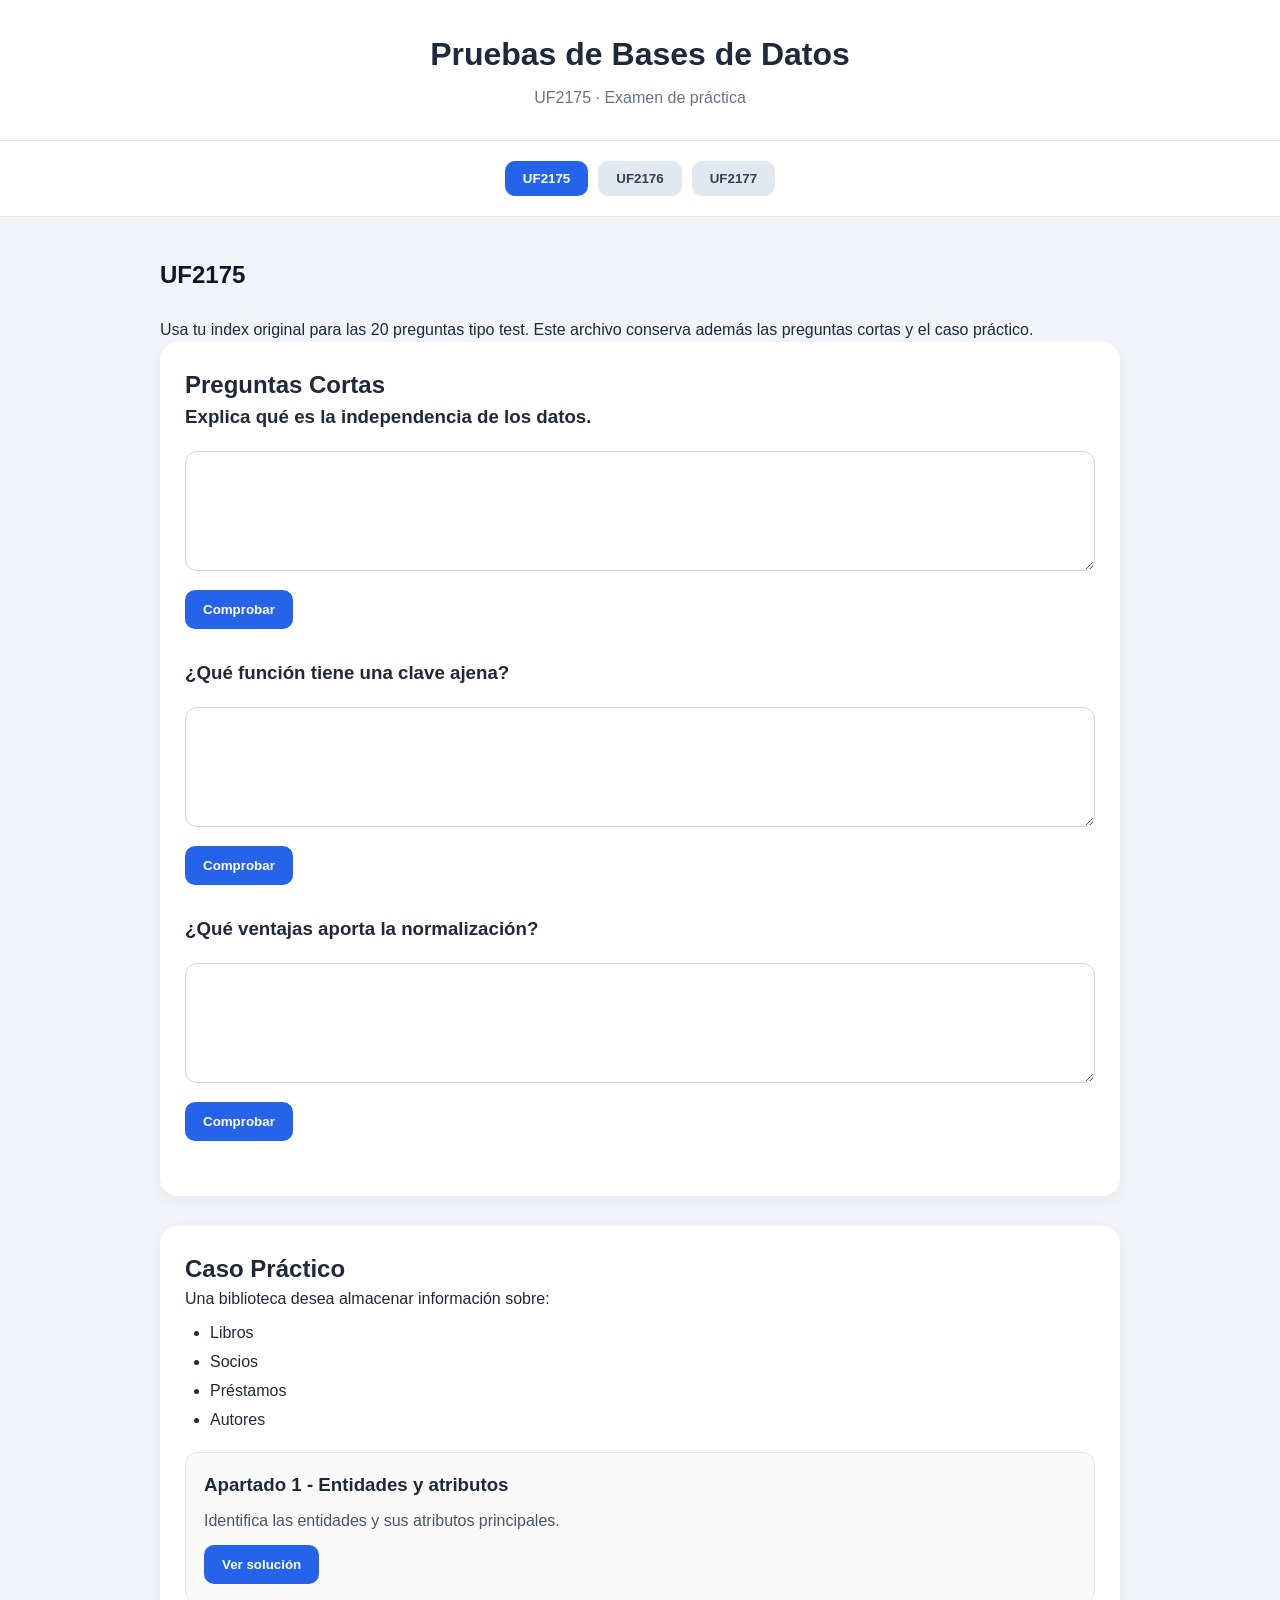
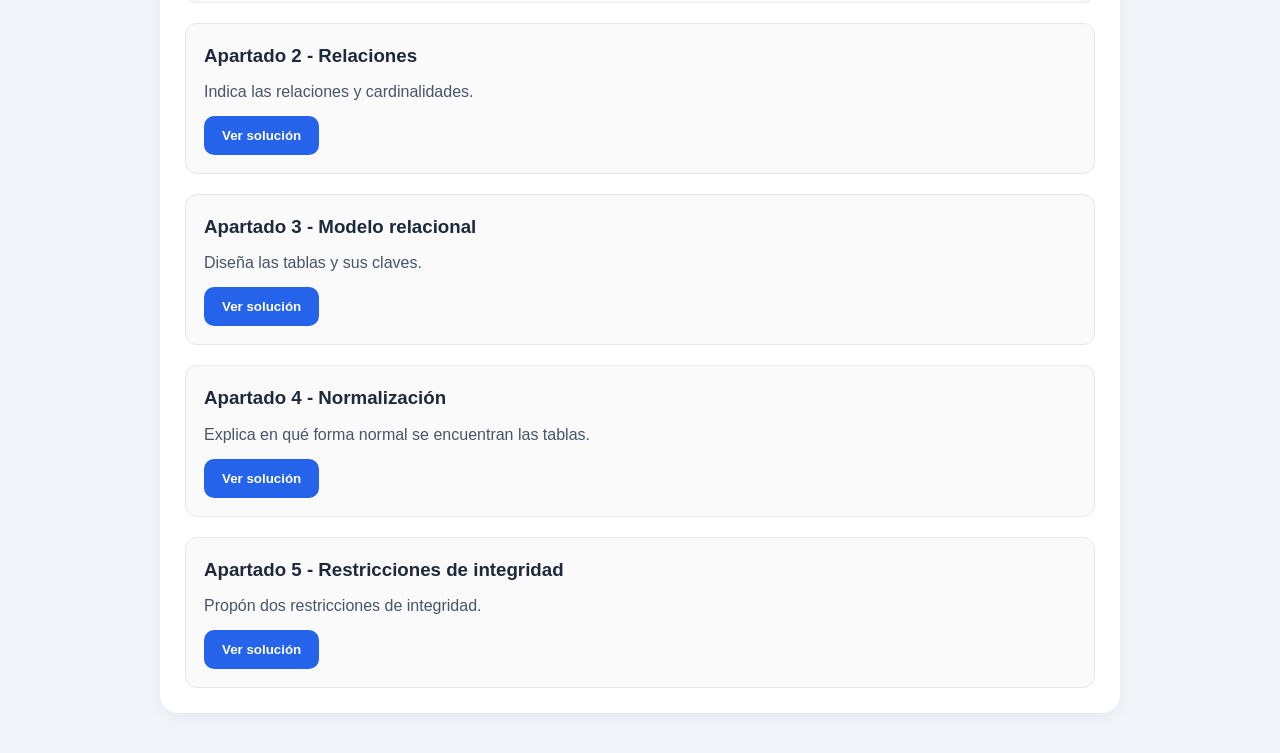
==== uf2175.html @ f3d4948c "Nuevo examen tipo" ====
<!DOCTYPE html>
<html lang="es">
<head>
<meta charset="UTF-8">
<meta name="viewport" content="width=device-width, initial-scale=1.0">
<title>UF2175 - Examen de Práctica</title>
<link rel="stylesheet" href="style.css">

<script async src="https://www.googletagmanager.com/gtag/js?id=G-CJPK4BP119"></script>
<script>
window.dataLayer = window.dataLayer || [];
function gtag(){dataLayer.push(arguments);}
gtag('js', new Date());
gtag('config', 'G-CJPK4BP119');
</script>
</head>
<body>

<header>
<h1>Pruebas de Bases de Datos</h1>
<p>UF2175 · Examen de práctica</p>
</header>

<nav class="tabs">
<button class="active" onclick="location.href='uf2175.html'">UF2175</button>
<button onclick="location.href='uf2176.html'">UF2176</button>
<button onclick="location.href='uf2177.html'">UF2177</button>
</nav>

<div class="container">

<h2>UF2175</h2>

<p>Usa tu index original para las 20 preguntas tipo test. Este archivo conserva además las preguntas cortas y el caso práctico.</p>

<section class="card">
<h2>Preguntas Cortas</h2>

<div class="short-question">
<h3>Explica qué es la independencia de los datos.</h3>
<textarea></textarea>
<button class="check-btn">Comprobar</button>
<div class="feedback">La independencia de los datos permite modificar la estructura física o lógica sin afectar a las aplicaciones.</div>
</div>

<div class="short-question">
<h3>¿Qué función tiene una clave ajena?</h3>
<textarea></textarea>
<button class="check-btn">Comprobar</button>
<div class="feedback">Una clave ajena permite relacionar registros de una tabla con otra.</div>
</div>

<div class="short-question">
<h3>¿Qué ventajas aporta la normalización?</h3>
<textarea></textarea>
<button class="check-btn">Comprobar</button>
<div class="feedback">Reduce redundancias y mejora la integridad de los datos.</div>
</div>
</section>

<section class="card">

<h2>Caso Práctico</h2>

<p>Una biblioteca desea almacenar información sobre:</p>

<ul>
<li>Libros</li>
<li>Socios</li>
<li>Préstamos</li>
<li>Autores</li>
</ul>

<div class="practice">
<h3>Apartado 1 - Entidades y atributos</h3>
<p>Identifica las entidades y sus atributos principales.</p>
<button class="solution-btn">Ver solución</button>
<div class="solution">
<strong>Entidades:</strong>
<ul>
<li>Libro</li>
<li>Socio</li>
<li>Préstamo</li>
<li>Autor</li>
</ul>
<strong>Atributos:</strong>
<ul>
<li>Libro → ISBN, título, editorial</li>
<li>Socio → código, nombre, teléfono</li>
<li>Préstamo → fecha_inicio, fecha_fin</li>
<li>Autor → código, nombre</li>
</ul>
</div>
</div>

<div class="practice">
<h3>Apartado 2 - Relaciones</h3>
<p>Indica las relaciones y cardinalidades.</p>
<button class="solution-btn">Ver solución</button>
<div class="solution">
Autor 1:N Libro<br><br>
Socio 1:N Préstamo<br><br>
Libro 1:N Préstamo
</div>
</div>

<div class="practice">
<h3>Apartado 3 - Modelo relacional</h3>
<p>Diseña las tablas y sus claves.</p>
<button class="solution-btn">Ver solución</button>
<div class="solution">
AUTORES(id_autor PK, nombre)<br><br>
LIBROS(isbn PK, titulo, editorial, id_autor FK)<br><br>
SOCIOS(id_socio PK, nombre, telefono)<br><br>
PRESTAMOS(id_prestamo PK, fecha_inicio, fecha_fin, isbn FK, id_socio FK)
</div>
</div>

<div class="practice">
<h3>Apartado 4 - Normalización</h3>
<p>Explica en qué forma normal se encuentran las tablas.</p>
<button class="solution-btn">Ver solución</button>
<div class="solution">
Las tablas cumplen 1FN, 2FN y 3FN. No existen grupos repetitivos ni dependencias parciales o transitivas.
</div>
</div>

<div class="practice">
<h3>Apartado 5 - Restricciones de integridad</h3>
<p>Propón dos restricciones de integridad.</p>
<button class="solution-btn">Ver solución</button>
<div class="solution">
1. El ISBN debe ser único.<br><br>
2. Un préstamo no puede referenciar un socio inexistente.
</div>
</div>

</section>

</div>

<script src="script.js"></script>
</body>
</html>
---- style.css ----
/* =========================
   RESET
========================= */

*{
    margin:0;
    padding:0;
    box-sizing:border-box;
}

body{
    font-family:'Segoe UI',sans-serif;
    background:#f1f5f9;
    color:#1e293b;
    line-height:1.5;
}

/* =========================
   HEADER
========================= */

header{
    background:white;
    padding:30px;
    text-align:center;
    border-bottom:1px solid #e2e8f0;
    box-shadow:0 2px 10px rgba(0,0,0,.05);
}

header h1{
    font-size:2rem;
    margin-bottom:8px;
}

header p{
    color:#64748b;
}

/* =========================
   TABS
========================= */

.tabs{
    display:flex;
    justify-content:center;
    gap:10px;
    padding:20px;
    background:white;
    position:sticky;
    top:0;
    z-index:100;
    border-bottom:1px solid #e2e8f0;
}

.tabs button{
    border:none;
    background:#e2e8f0;
    color:#334155;
    padding:10px 18px;
    border-radius:10px;
    cursor:pointer;
    transition:.2s;
    font-weight:600;
}

.tabs button:hover{
    background:#cbd5e1;
}

.tabs button.active{
    background:#2563eb;
    color:white;
}

/* =========================
   CONTENIDO
========================= */

.container{
    max-width:1000px;
    margin:40px auto;
    padding:0 20px;
}

.container > h2{
    margin-bottom:25px;
    color:#0f172a;
}

/* =========================
   TARJETAS
========================= */

.card{
    background:white;
    border-radius:18px;
    padding:25px;
    margin-bottom:30px;
    box-shadow:0 4px 15px rgba(0,0,0,.05);
}

/* =========================
   PREGUNTAS TEST
========================= */

.question{
    background:white;
    border:1px solid #e2e8f0;
    border-radius:16px;
    padding:20px;
    margin-bottom:20px;
    transition:.2s;
}

.question:hover{
    box-shadow:0 4px 12px rgba(0,0,0,.06);
}

.question h3{
    font-size:1rem;
    margin-bottom:15px;
    color:#0f172a;
}

.answer{
    width:100%;
    text-align:left;
    padding:12px 15px;
    margin-bottom:8px;
    border:1px solid #dbeafe;
    border-radius:10px;
    background:white;
    cursor:pointer;
    transition:.2s;
    font-size:.95rem;
}

.answer:hover{
    background:#eff6ff;
    border-color:#3b82f6;
}

.result{
    margin-top:10px;
    font-weight:600;
}

/* =========================
   PREGUNTAS CORTAS
========================= */

.short-question{
    margin-bottom:30px;
}

.short-question h3{
    margin-bottom:10px;
}

textarea{
    width:100%;
    min-height:120px;
    padding:15px;
    border:1px solid #cbd5e1;
    border-radius:12px;
    resize:vertical;
    font-size:.95rem;
    margin-top:10px;
}

textarea:focus{
    outline:none;
    border-color:#2563eb;
}

/* =========================
   BOTONES
========================= */

.check-btn,
.solution-btn{
    margin-top:12px;
    background:#2563eb;
    color:white;
    border:none;
    border-radius:10px;
    padding:12px 18px;
    cursor:pointer;
    font-weight:600;
    transition:.2s;
}

.check-btn:hover,
.solution-btn:hover{
    background:#1d4ed8;
}

/* =========================
   RESPUESTAS MODELO
========================= */

.feedback{
    display:none;
    margin-top:15px;
    padding:15px;
    background:#ecfeff;
    border-left:4px solid #0891b2;
    border-radius:10px;
}

.solution{
    display:none;
    margin-top:15px;
    padding:15px;
    background:#eff6ff;
    border-left:4px solid #2563eb;
    border-radius:10px;
}

/* =========================
   CASO PRÁCTICO
========================= */

.practice{
    background:#fafafa;
    border-radius:12px;
    padding:18px;
    margin-top:20px;
    border:1px solid #e5e7eb;
}

.practice h3{
    margin-bottom:10px;
}

.practice p{
    color:#475569;
}

ul{
    margin-top:10px;
    margin-left:25px;
}

li{
    margin-bottom:5px;
}

/* =========================
   PANEL NOTA
========================= */

#score-panel{
    position:fixed;
    right:20px;
    bottom:20px;
    background:white;
    padding:18px;
    border-radius:14px;
    box-shadow:0 10px 25px rgba(0,0,0,.15);
    min-width:180px;
    z-index:999;
}

#score-panel h3{
    margin-bottom:8px;
    color:#2563eb;
}

#score-text{
    font-size:1rem;
    margin-bottom:5px;
}

#score-grade{
    font-size:1.3rem;
    font-weight:bold;
}

/* =========================
   MÓVIL
========================= */

@media(max-width:768px){

    .tabs{
        flex-wrap:wrap;
    }

    header h1{
        font-size:1.5rem;
    }

    .container{
        padding:0 15px;
    }

    #score-panel{
        left:10px;
        right:10px;
        bottom:10px;
        width:auto;
    }

}
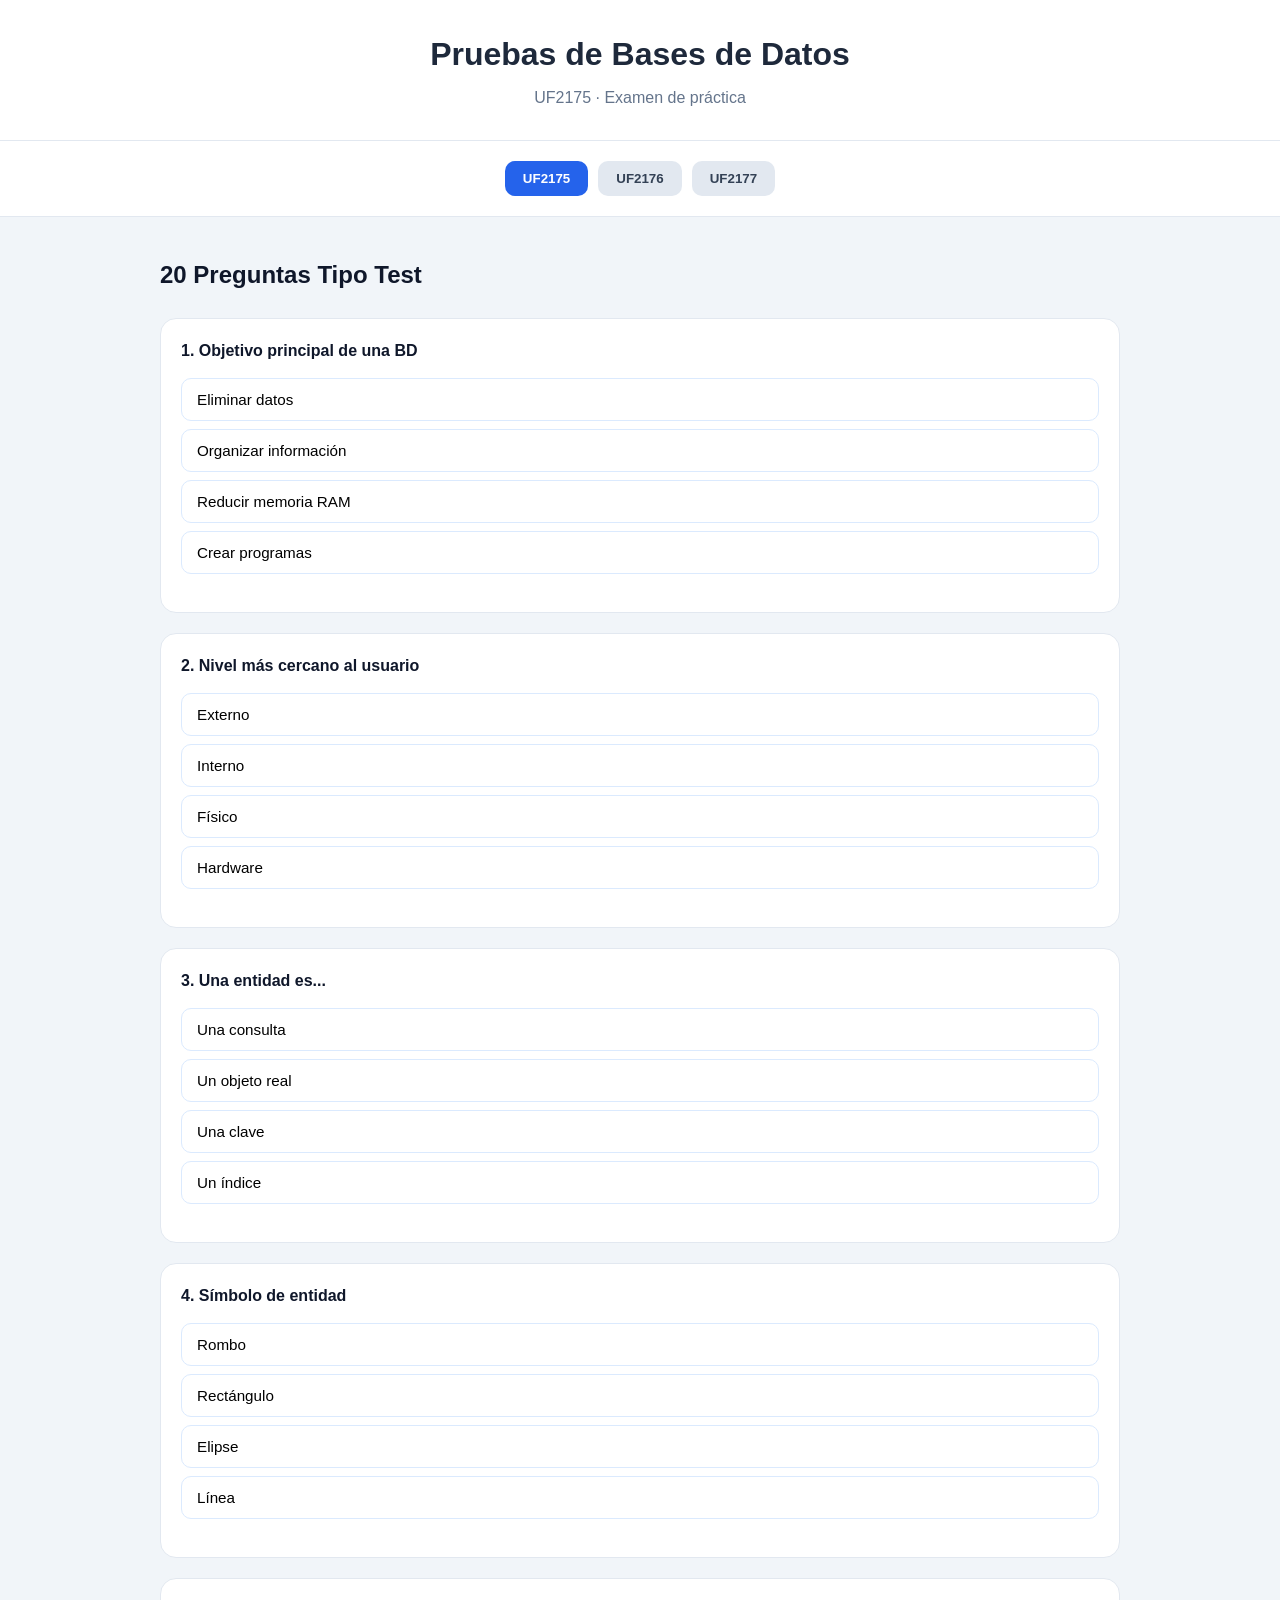
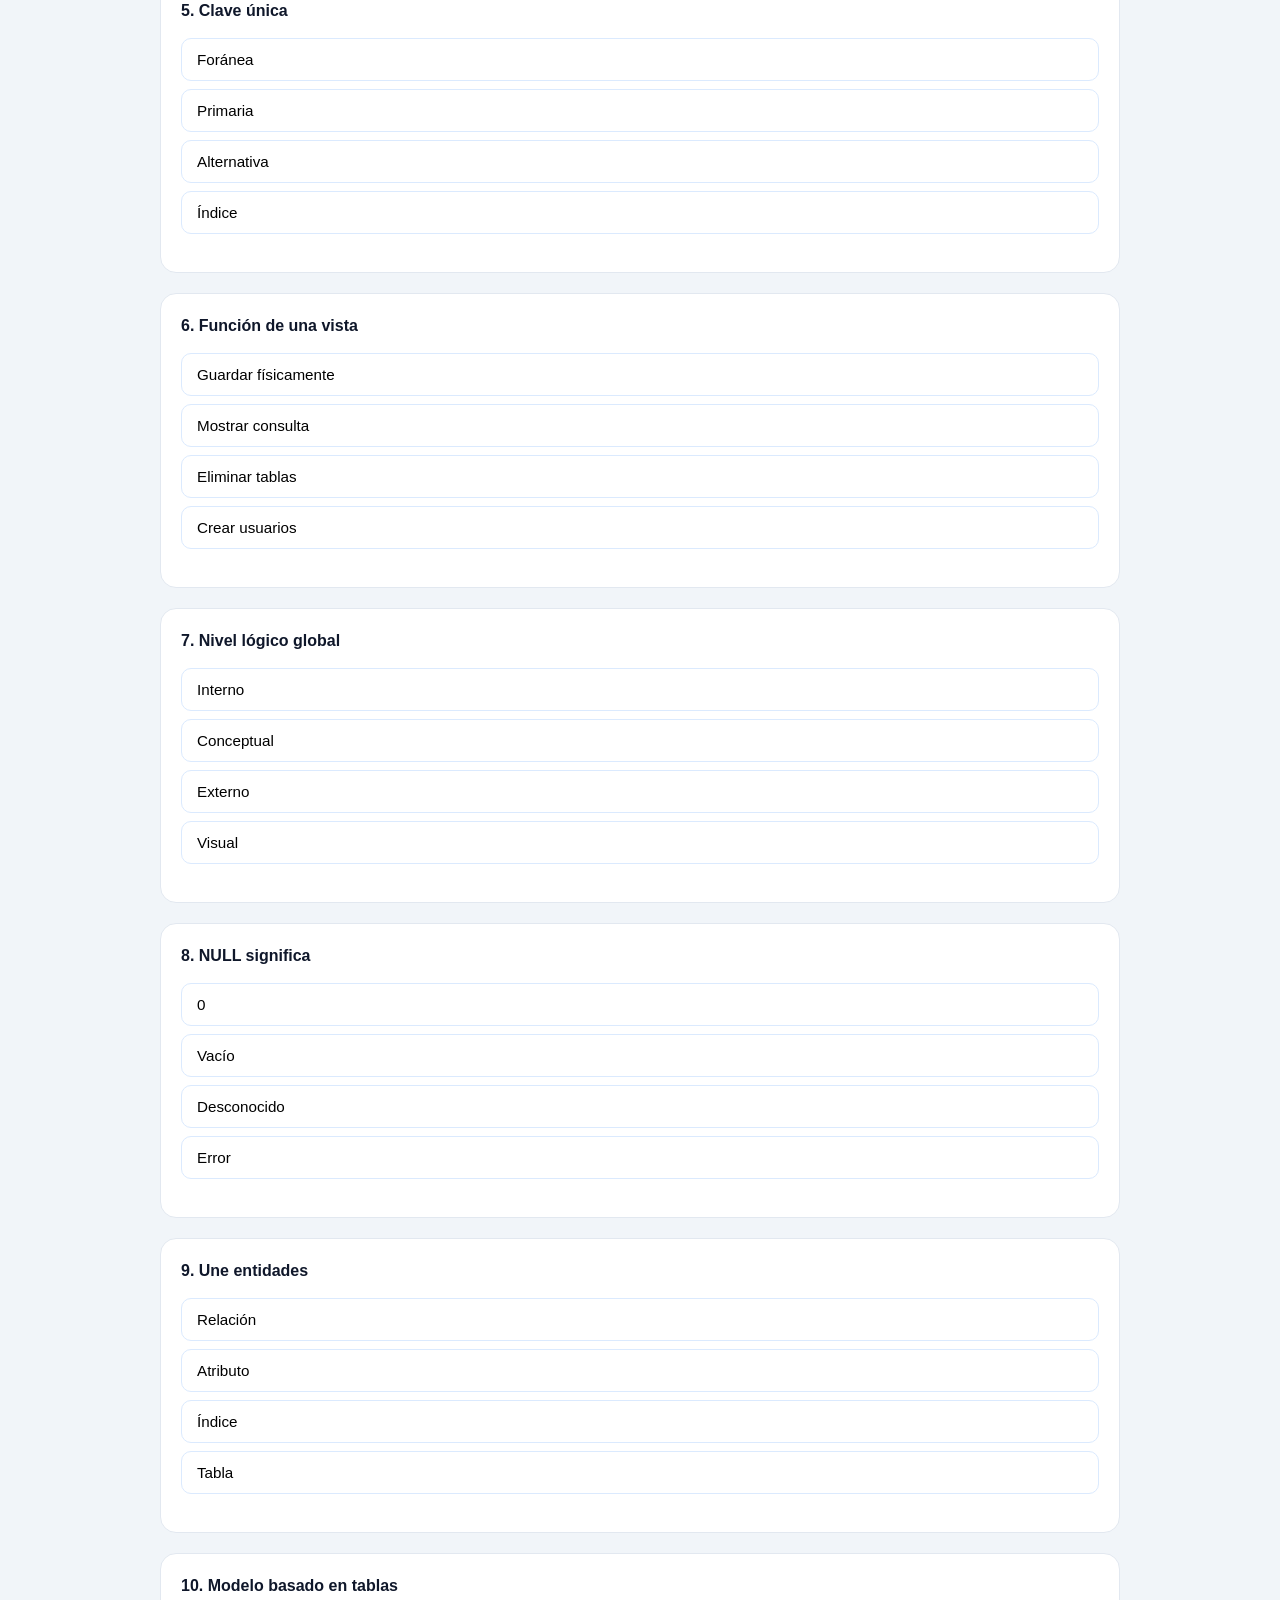
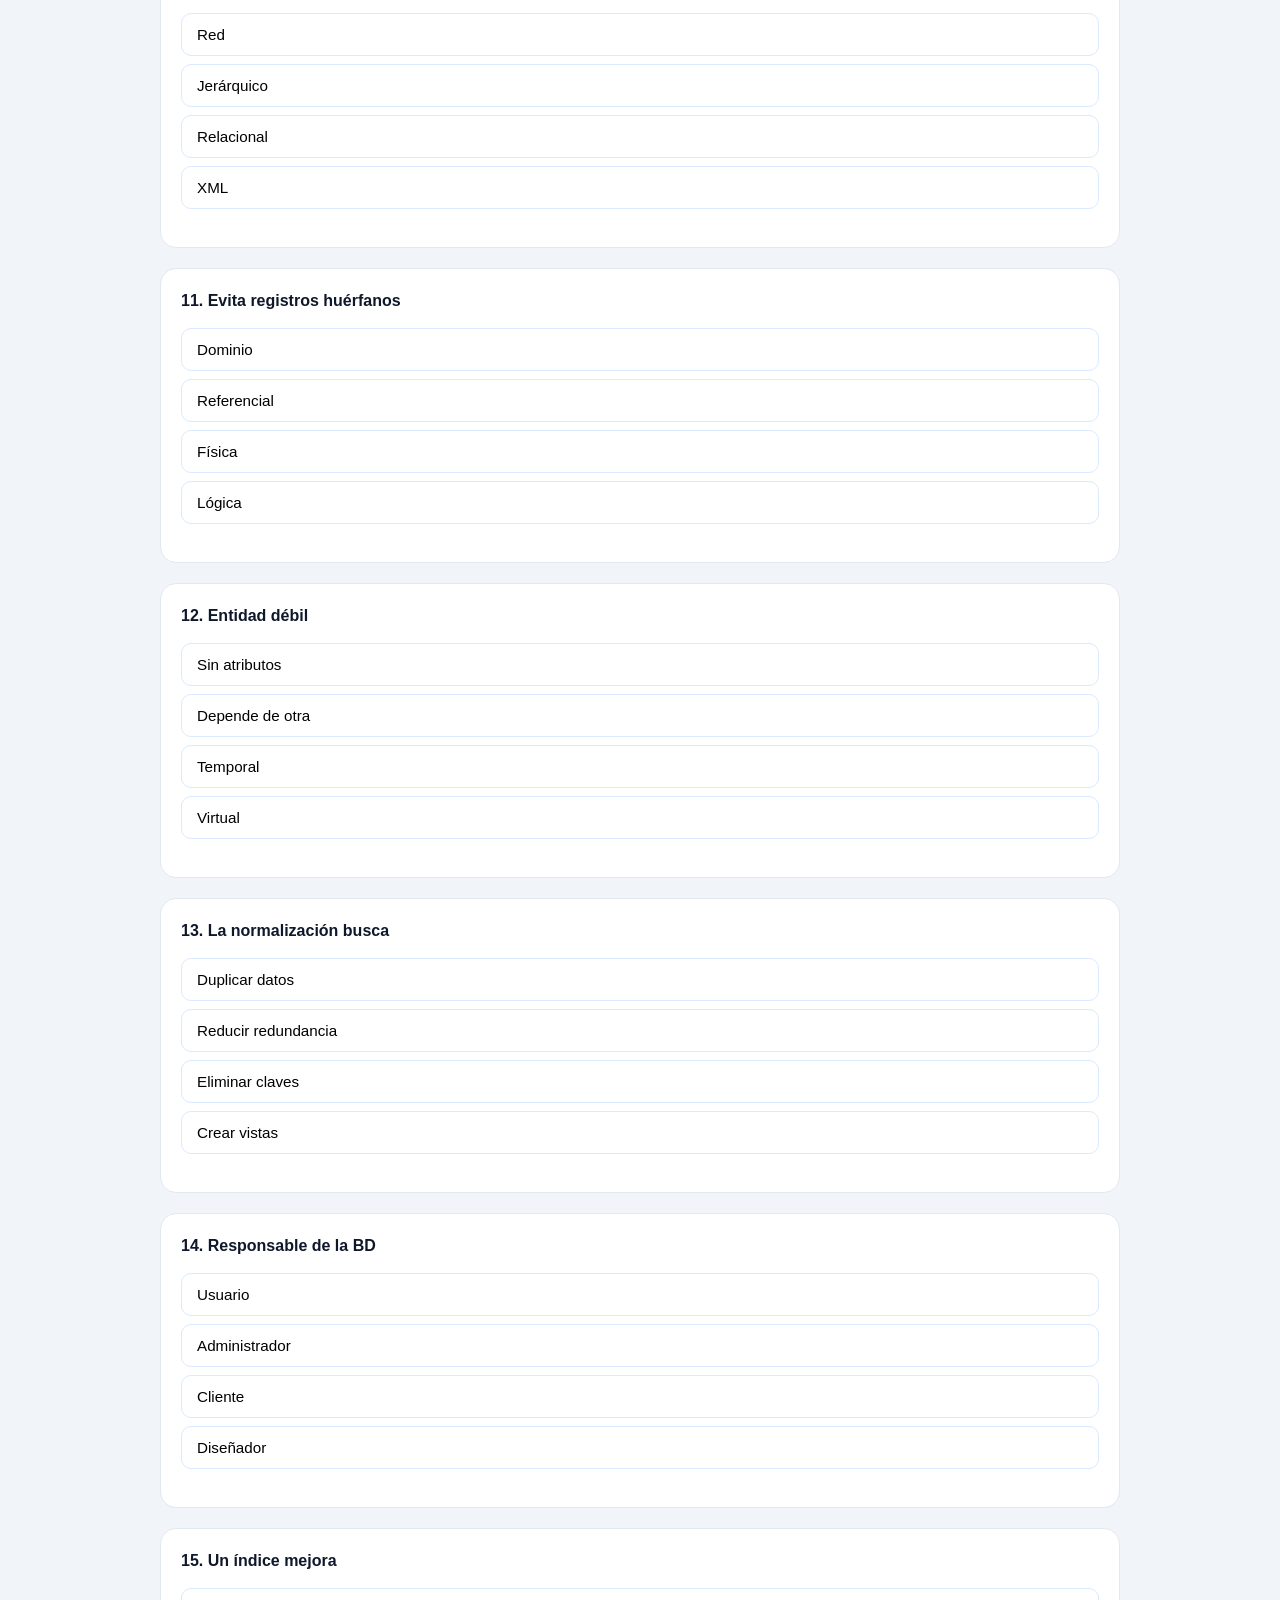
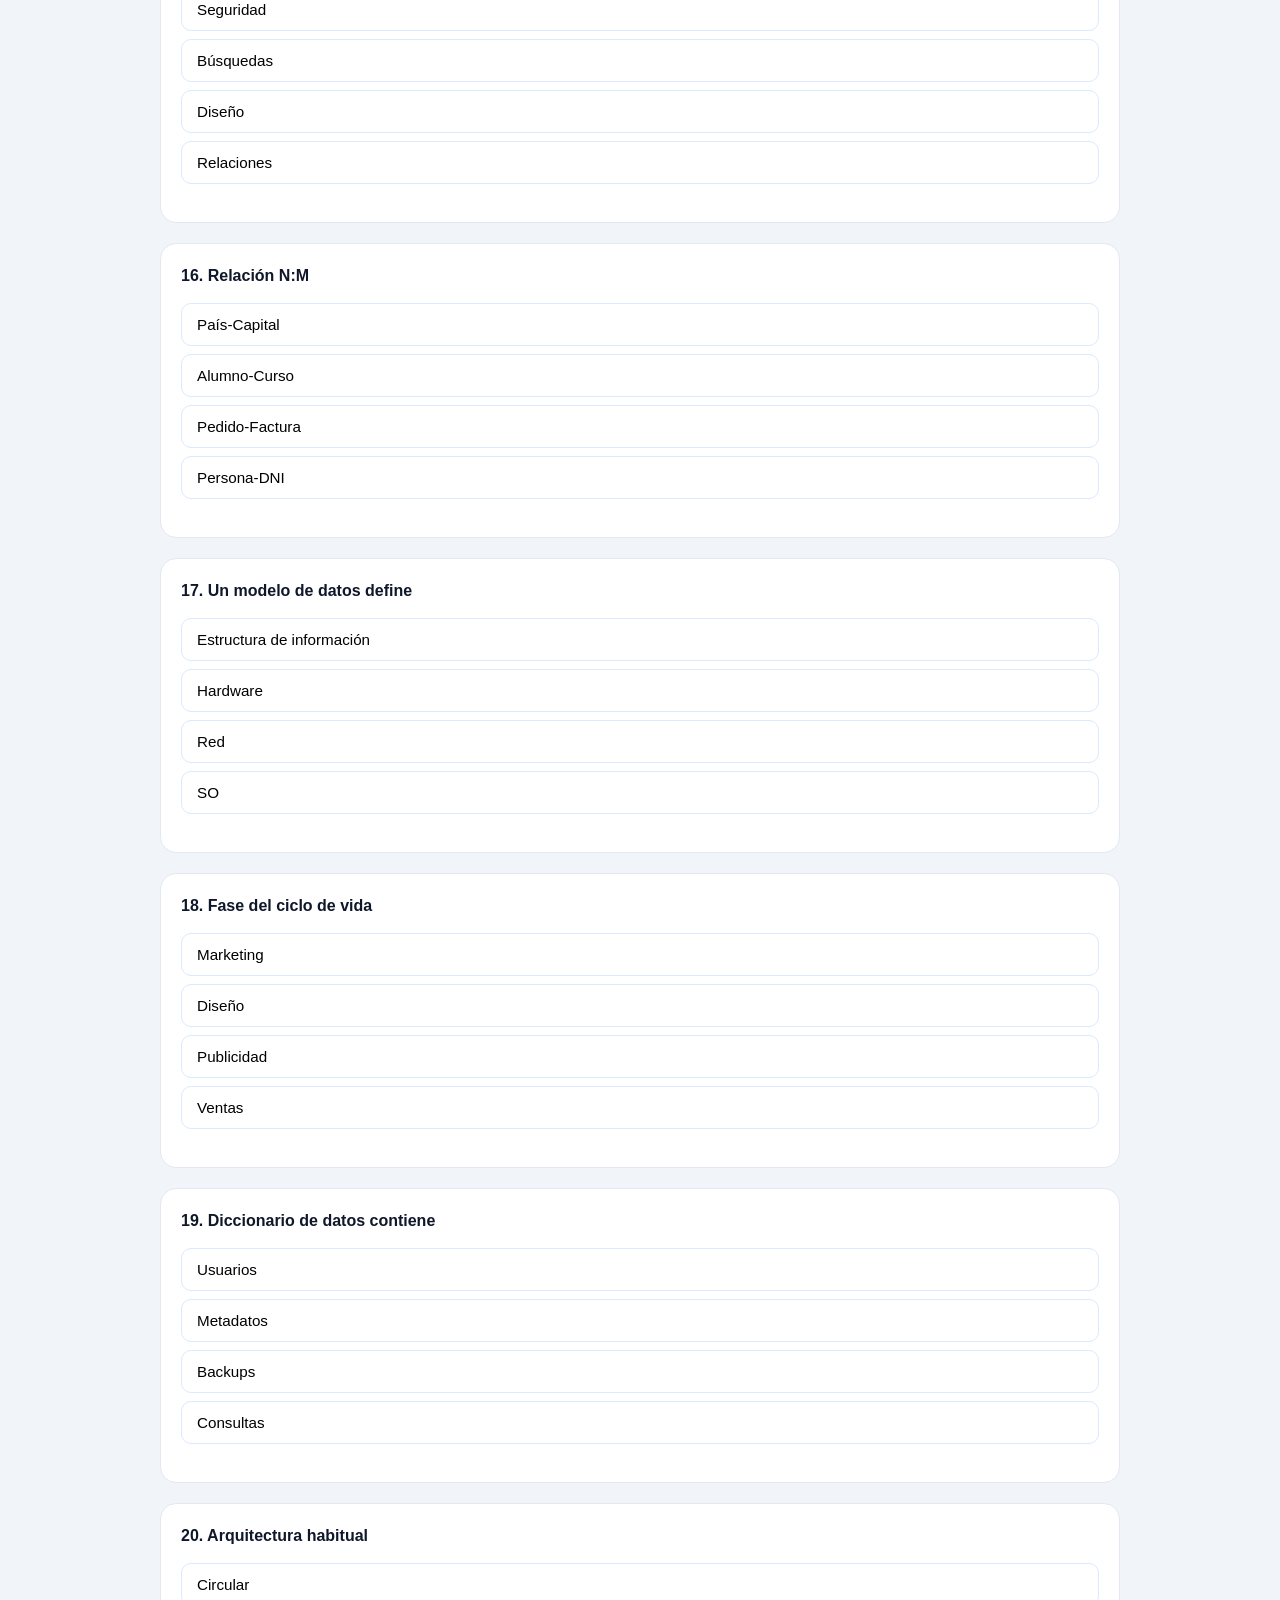
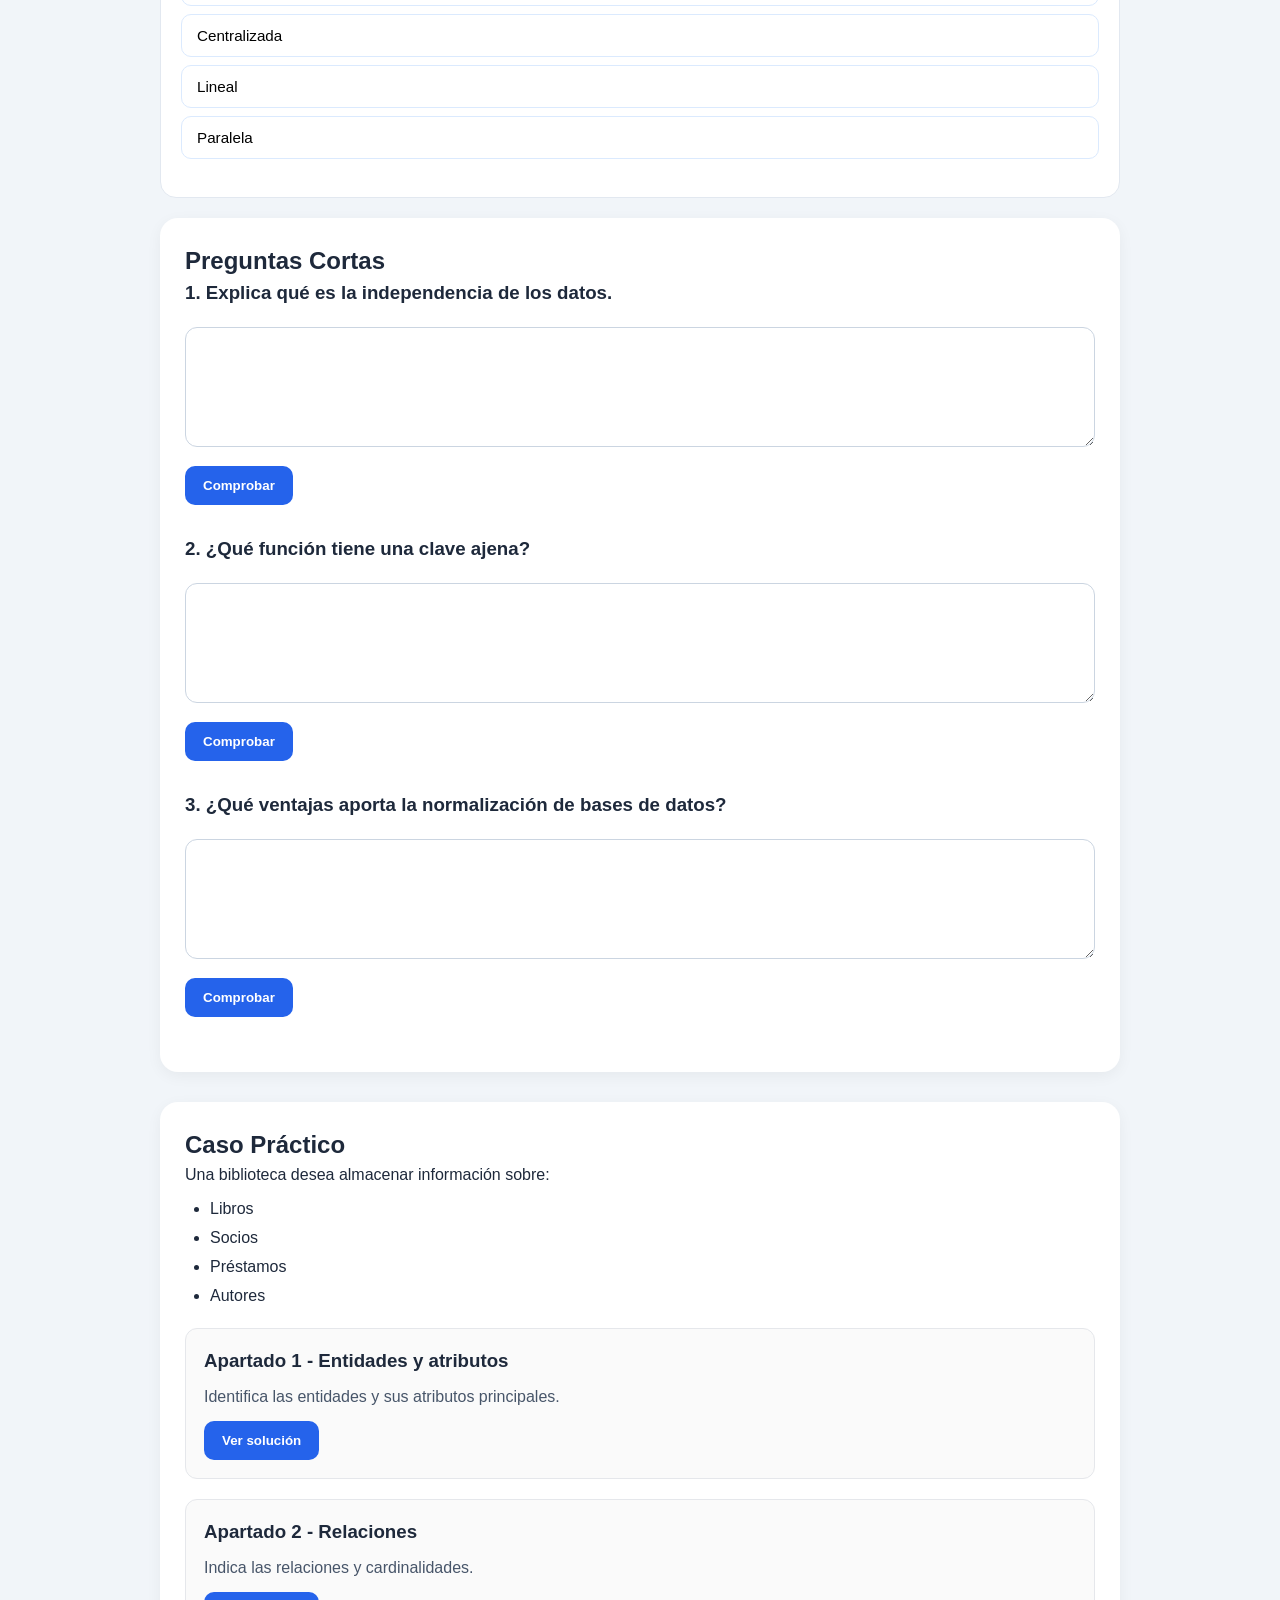
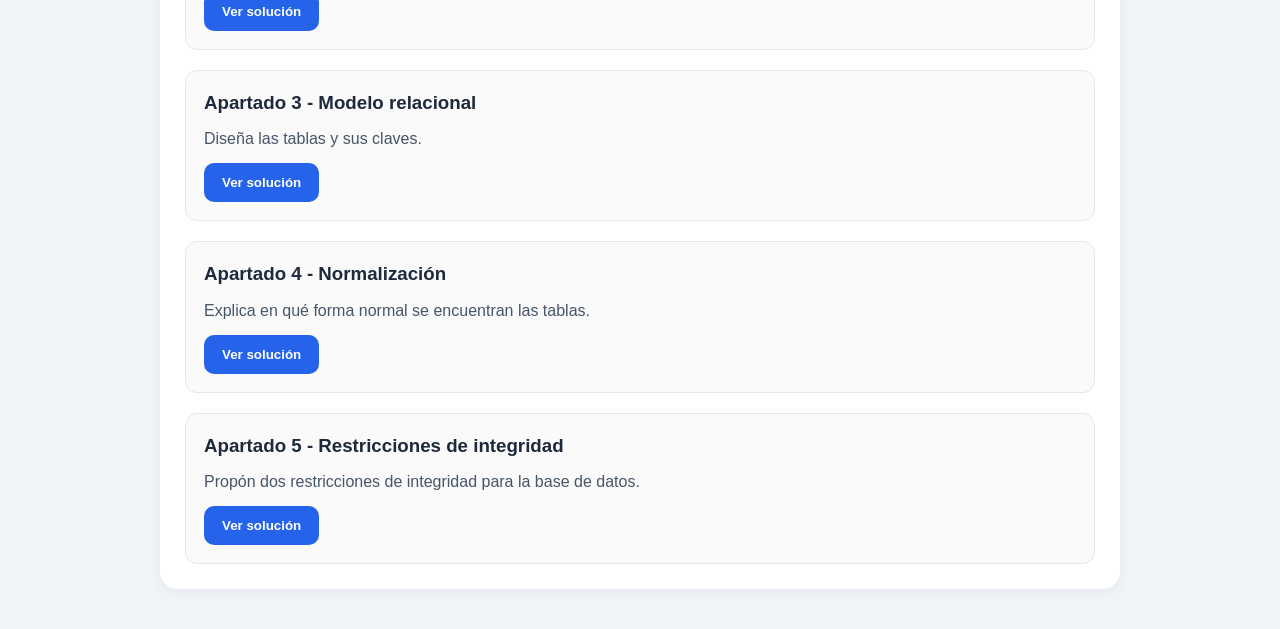
==== commit 41e9c3be: "moficiado primera uf" ====
--- a/uf2175.html
+++ b/uf2175.html
@@ -28,117 +28,54 @@
 </nav>
 
 <div class="container">
+<h2>20 Preguntas Tipo Test</h2>
 
-<h2>UF2175</h2>
-
-<p>Usa tu index original para las 20 preguntas tipo test. Este archivo conserva además las preguntas cortas y el caso práctico.</p>
+<div class="question"><h3>1. Objetivo principal de una BD</h3><button class="answer">Eliminar datos</button><button class="answer correct">Organizar información</button><button class="answer">Reducir memoria RAM</button><button class="answer">Crear programas</button><div class="result"></div></div>
+<div class="question"><h3>2. Nivel más cercano al usuario</h3><button class="answer correct">Externo</button><button class="answer">Interno</button><button class="answer">Físico</button><button class="answer">Hardware</button><div class="result"></div></div>
+<div class="question"><h3>3. Una entidad es...</h3><button class="answer">Una consulta</button><button class="answer correct">Un objeto real</button><button class="answer">Una clave</button><button class="answer">Un índice</button><div class="result"></div></div>
+<div class="question"><h3>4. Símbolo de entidad</h3><button class="answer">Rombo</button><button class="answer correct">Rectángulo</button><button class="answer">Elipse</button><button class="answer">Línea</button><div class="result"></div></div>
+<div class="question"><h3>5. Clave única</h3><button class="answer">Foránea</button><button class="answer correct">Primaria</button><button class="answer">Alternativa</button><button class="answer">Índice</button><div class="result"></div></div>
+<div class="question"><h3>6. Función de una vista</h3><button class="answer">Guardar físicamente</button><button class="answer correct">Mostrar consulta</button><button class="answer">Eliminar tablas</button><button class="answer">Crear usuarios</button><div class="result"></div></div>
+<div class="question"><h3>7. Nivel lógico global</h3><button class="answer">Interno</button><button class="answer correct">Conceptual</button><button class="answer">Externo</button><button class="answer">Visual</button><div class="result"></div></div>
+<div class="question"><h3>8. NULL significa</h3><button class="answer">0</button><button class="answer">Vacío</button><button class="answer correct">Desconocido</button><button class="answer">Error</button><div class="result"></div></div>
+<div class="question"><h3>9. Une entidades</h3><button class="answer correct">Relación</button><button class="answer">Atributo</button><button class="answer">Índice</button><button class="answer">Tabla</button><div class="result"></div></div>
+<div class="question"><h3>10. Modelo basado en tablas</h3><button class="answer">Red</button><button class="answer">Jerárquico</button><button class="answer correct">Relacional</button><button class="answer">XML</button><div class="result"></div></div>
+<div class="question"><h3>11. Evita registros huérfanos</h3><button class="answer">Dominio</button><button class="answer correct">Referencial</button><button class="answer">Física</button><button class="answer">Lógica</button><div class="result"></div></div>
+<div class="question"><h3>12. Entidad débil</h3><button class="answer">Sin atributos</button><button class="answer correct">Depende de otra</button><button class="answer">Temporal</button><button class="answer">Virtual</button><div class="result"></div></div>
+<div class="question"><h3>13. La normalización busca</h3><button class="answer">Duplicar datos</button><button class="answer correct">Reducir redundancia</button><button class="answer">Eliminar claves</button><button class="answer">Crear vistas</button><div class="result"></div></div>
+<div class="question"><h3>14. Responsable de la BD</h3><button class="answer">Usuario</button><button class="answer correct">Administrador</button><button class="answer">Cliente</button><button class="answer">Diseñador</button><div class="result"></div></div>
+<div class="question"><h3>15. Un índice mejora</h3><button class="answer">Seguridad</button><button class="answer correct">Búsquedas</button><button class="answer">Diseño</button><button class="answer">Relaciones</button><div class="result"></div></div>
+<div class="question"><h3>16. Relación N:M</h3><button class="answer">País-Capital</button><button class="answer correct">Alumno-Curso</button><button class="answer">Pedido-Factura</button><button class="answer">Persona-DNI</button><div class="result"></div></div>
+<div class="question"><h3>17. Un modelo de datos define</h3><button class="answer correct">Estructura de información</button><button class="answer">Hardware</button><button class="answer">Red</button><button class="answer">SO</button><div class="result"></div></div>
+<div class="question"><h3>18. Fase del ciclo de vida</h3><button class="answer">Marketing</button><button class="answer correct">Diseño</button><button class="answer">Publicidad</button><button class="answer">Ventas</button><div class="result"></div></div>
+<div class="question"><h3>19. Diccionario de datos contiene</h3><button class="answer">Usuarios</button><button class="answer correct">Metadatos</button><button class="answer">Backups</button><button class="answer">Consultas</button><div class="result"></div></div>
+<div class="question"><h3>20. Arquitectura habitual</h3><button class="answer">Circular</button><button class="answer correct">Centralizada</button><button class="answer">Lineal</button><button class="answer">Paralela</button><div class="result"></div></div>
 
 <section class="card">
 <h2>Preguntas Cortas</h2>
-
-<div class="short-question">
-<h3>Explica qué es la independencia de los datos.</h3>
-<textarea></textarea>
-<button class="check-btn">Comprobar</button>
-<div class="feedback">La independencia de los datos permite modificar la estructura física o lógica sin afectar a las aplicaciones.</div>
-</div>
-
-<div class="short-question">
-<h3>¿Qué función tiene una clave ajena?</h3>
-<textarea></textarea>
-<button class="check-btn">Comprobar</button>
-<div class="feedback">Una clave ajena permite relacionar registros de una tabla con otra.</div>
-</div>
-
-<div class="short-question">
-<h3>¿Qué ventajas aporta la normalización?</h3>
-<textarea></textarea>
-<button class="check-btn">Comprobar</button>
-<div class="feedback">Reduce redundancias y mejora la integridad de los datos.</div>
-</div>
+<div class="short-question"><h3>1. Explica qué es la independencia de los datos.</h3><textarea></textarea><button class="check-btn">Comprobar</button><div class="feedback">La independencia de los datos permite modificar la estructura física o lógica sin afectar a las aplicaciones que utilizan la base de datos.</div></div>
+<div class="short-question"><h3>2. ¿Qué función tiene una clave ajena?</h3><textarea></textarea><button class="check-btn">Comprobar</button><div class="feedback">Una clave ajena permite relacionar registros de una tabla con otra tabla.</div></div>
+<div class="short-question"><h3>3. ¿Qué ventajas aporta la normalización de bases de datos?</h3><textarea></textarea><button class="check-btn">Comprobar</button><div class="feedback">Reduce redundancias, mejora la integridad de los datos y facilita el mantenimiento.</div></div>
 </section>
 
 <section class="card">
+<h2>Caso Práctico</h2>
+<p>Una biblioteca desea almacenar información sobre:</p>
+<ul><li>Libros</li><li>Socios</li><li>Préstamos</li><li>Autores</li></ul>
 
-<h2>Caso Práctico</h2>
+<div class="practice"><h3>Apartado 1 - Entidades y atributos</h3><p>Identifica las entidades y sus atributos principales.</p><button class="solution-btn">Ver solución</button><div class="solution"><strong>Entidades:</strong><ul><li>Libro</li><li>Socio</li><li>Préstamo</li><li>Autor</li></ul><strong>Atributos:</strong><ul><li>Libro → ISBN, título, editorial</li><li>Socio → código, nombre, teléfono</li><li>Préstamo → fecha_inicio, fecha_fin</li><li>Autor → código, nombre</li></ul></div></div>
 
-<p>Una biblioteca desea almacenar información sobre:</p>
+<div class="practice"><h3>Apartado 2 - Relaciones</h3><p>Indica las relaciones y cardinalidades.</p><button class="solution-btn">Ver solución</button><div class="solution">Autor 1:N Libro<br><br>Socio 1:N Préstamo<br><br>Libro 1:N Préstamo</div></div>
 
-<ul>
-<li>Libros</li>
-<li>Socios</li>
-<li>Préstamos</li>
-<li>Autores</li>
-</ul>
+<div class="practice"><h3>Apartado 3 - Modelo relacional</h3><p>Diseña las tablas y sus claves.</p><button class="solution-btn">Ver solución</button><div class="solution">AUTORES(id_autor PK, nombre)<br><br>LIBROS(isbn PK, titulo, editorial, id_autor FK)<br><br>SOCIOS(id_socio PK, nombre, telefono)<br><br>PRESTAMOS(id_prestamo PK, fecha_inicio, fecha_fin, isbn FK, id_socio FK)</div></div>
 
-<div class="practice">
-<h3>Apartado 1 - Entidades y atributos</h3>
-<p>Identifica las entidades y sus atributos principales.</p>
-<button class="solution-btn">Ver solución</button>
-<div class="solution">
-<strong>Entidades:</strong>
-<ul>
-<li>Libro</li>
-<li>Socio</li>
-<li>Préstamo</li>
-<li>Autor</li>
-</ul>
-<strong>Atributos:</strong>
-<ul>
-<li>Libro → ISBN, título, editorial</li>
-<li>Socio → código, nombre, teléfono</li>
-<li>Préstamo → fecha_inicio, fecha_fin</li>
-<li>Autor → código, nombre</li>
-</ul>
-</div>
-</div>
+<div class="practice"><h3>Apartado 4 - Normalización</h3><p>Explica en qué forma normal se encuentran las tablas.</p><button class="solution-btn">Ver solución</button><div class="solution">Las tablas cumplen 1FN, 2FN y 3FN. No existen grupos repetitivos, dependencias parciales ni transitivas.</div></div>
 
-<div class="practice">
-<h3>Apartado 2 - Relaciones</h3>
-<p>Indica las relaciones y cardinalidades.</p>
-<button class="solution-btn">Ver solución</button>
-<div class="solution">
-Autor 1:N Libro<br><br>
-Socio 1:N Préstamo<br><br>
-Libro 1:N Préstamo
-</div>
-</div>
-
-<div class="practice">
-<h3>Apartado 3 - Modelo relacional</h3>
-<p>Diseña las tablas y sus claves.</p>
-<button class="solution-btn">Ver solución</button>
-<div class="solution">
-AUTORES(id_autor PK, nombre)<br><br>
-LIBROS(isbn PK, titulo, editorial, id_autor FK)<br><br>
-SOCIOS(id_socio PK, nombre, telefono)<br><br>
-PRESTAMOS(id_prestamo PK, fecha_inicio, fecha_fin, isbn FK, id_socio FK)
-</div>
-</div>
-
-<div class="practice">
-<h3>Apartado 4 - Normalización</h3>
-<p>Explica en qué forma normal se encuentran las tablas.</p>
-<button class="solution-btn">Ver solución</button>
-<div class="solution">
-Las tablas cumplen 1FN, 2FN y 3FN. No existen grupos repetitivos ni dependencias parciales o transitivas.
-</div>
-</div>
-
-<div class="practice">
-<h3>Apartado 5 - Restricciones de integridad</h3>
-<p>Propón dos restricciones de integridad.</p>
-<button class="solution-btn">Ver solución</button>
-<div class="solution">
-1. El ISBN debe ser único.<br><br>
-2. Un préstamo no puede referenciar un socio inexistente.
-</div>
-</div>
+<div class="practice"><h3>Apartado 5 - Restricciones de integridad</h3><p>Propón dos restricciones de integridad para la base de datos.</p><button class="solution-btn">Ver solución</button><div class="solution">1. El ISBN debe ser único.<br><br>2. Un préstamo no puede referenciar un socio inexistente.</div></div>
 
 </section>
 
 </div>
-
 <script src="script.js"></script>
 </body>
-</html>
+</html>
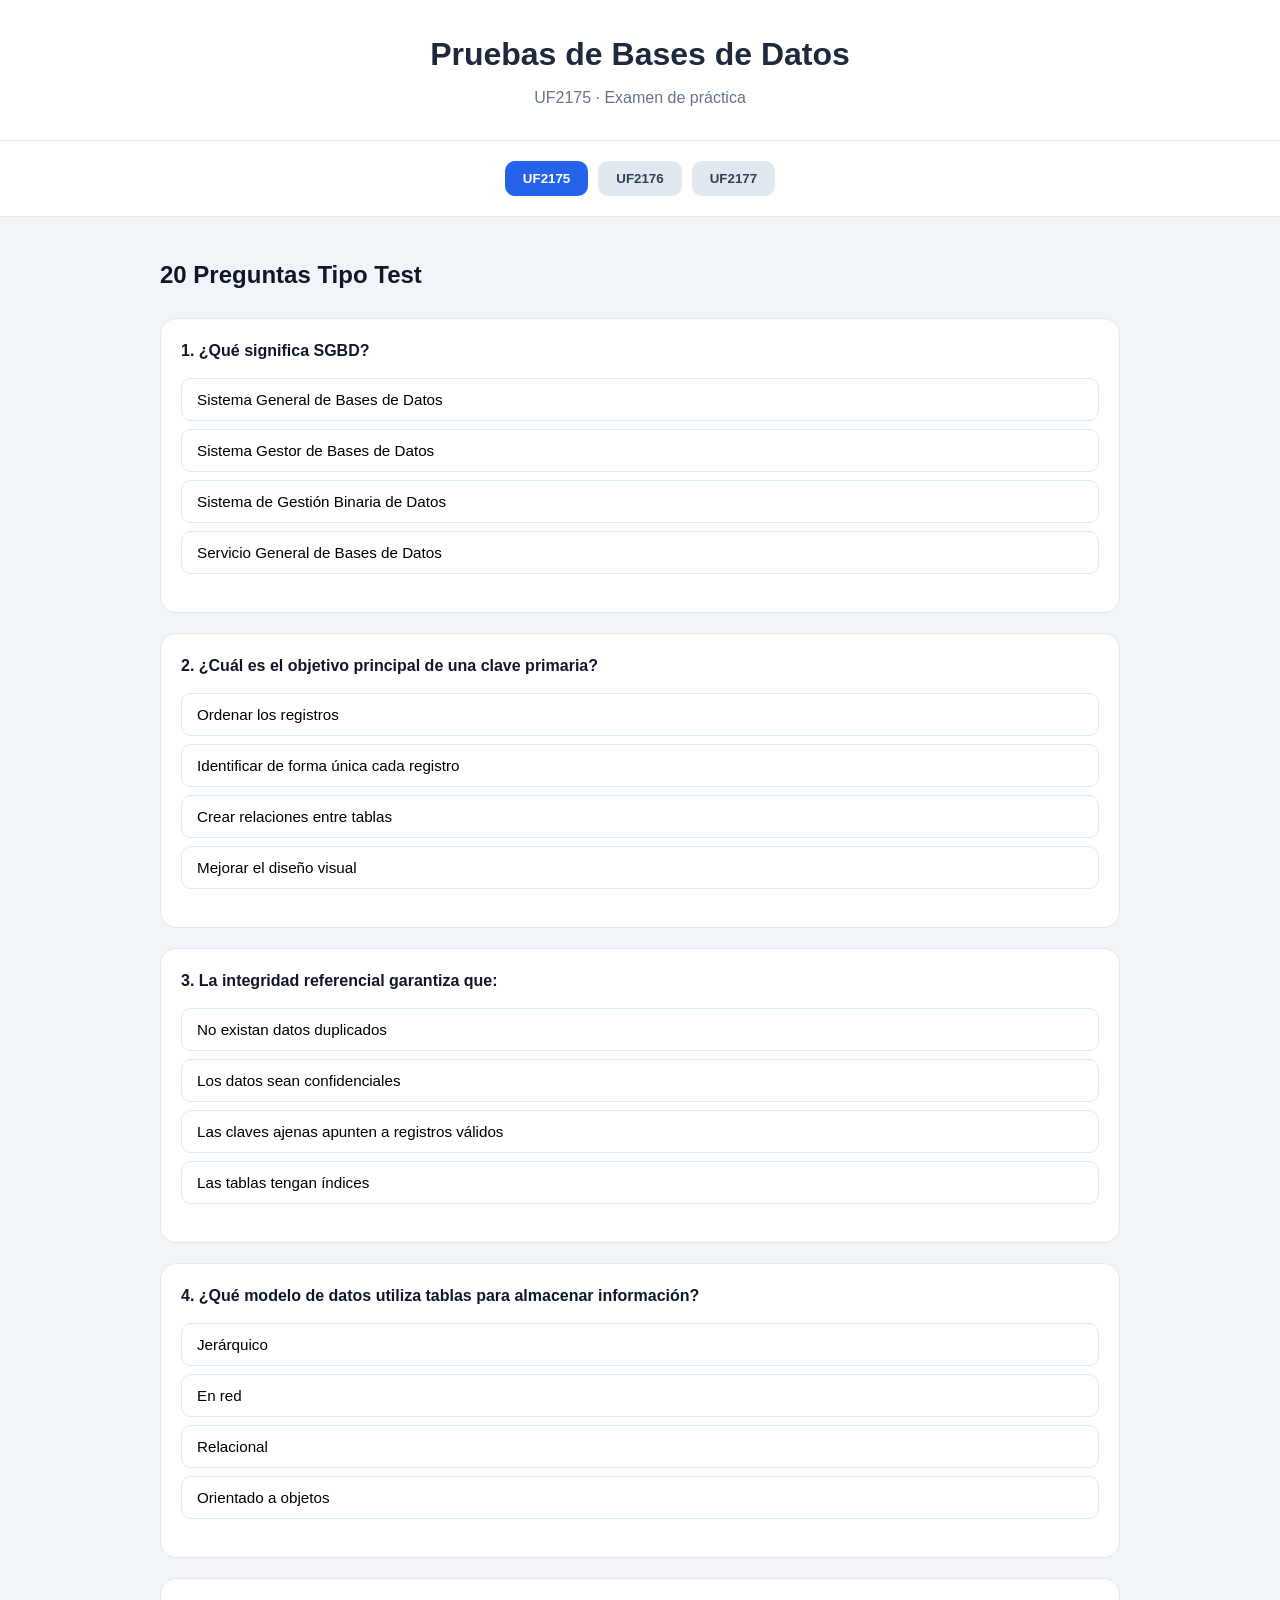
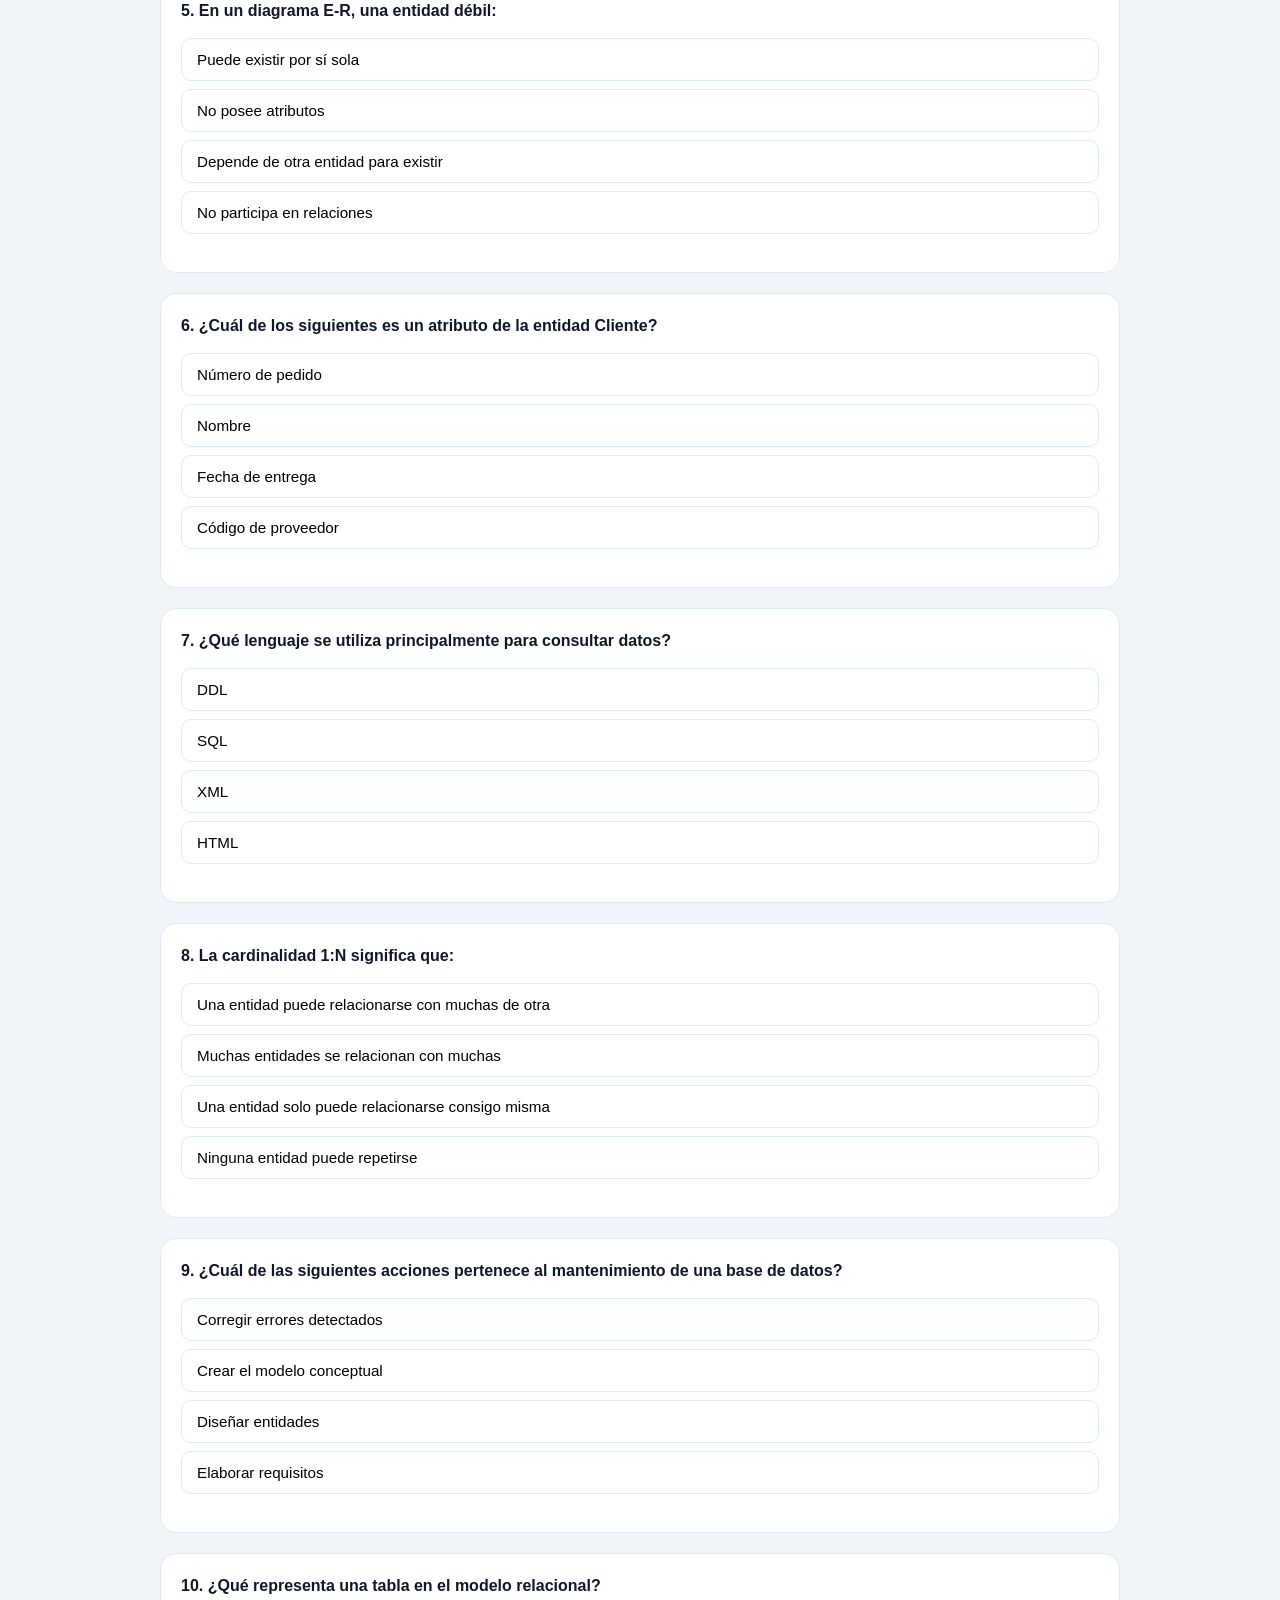
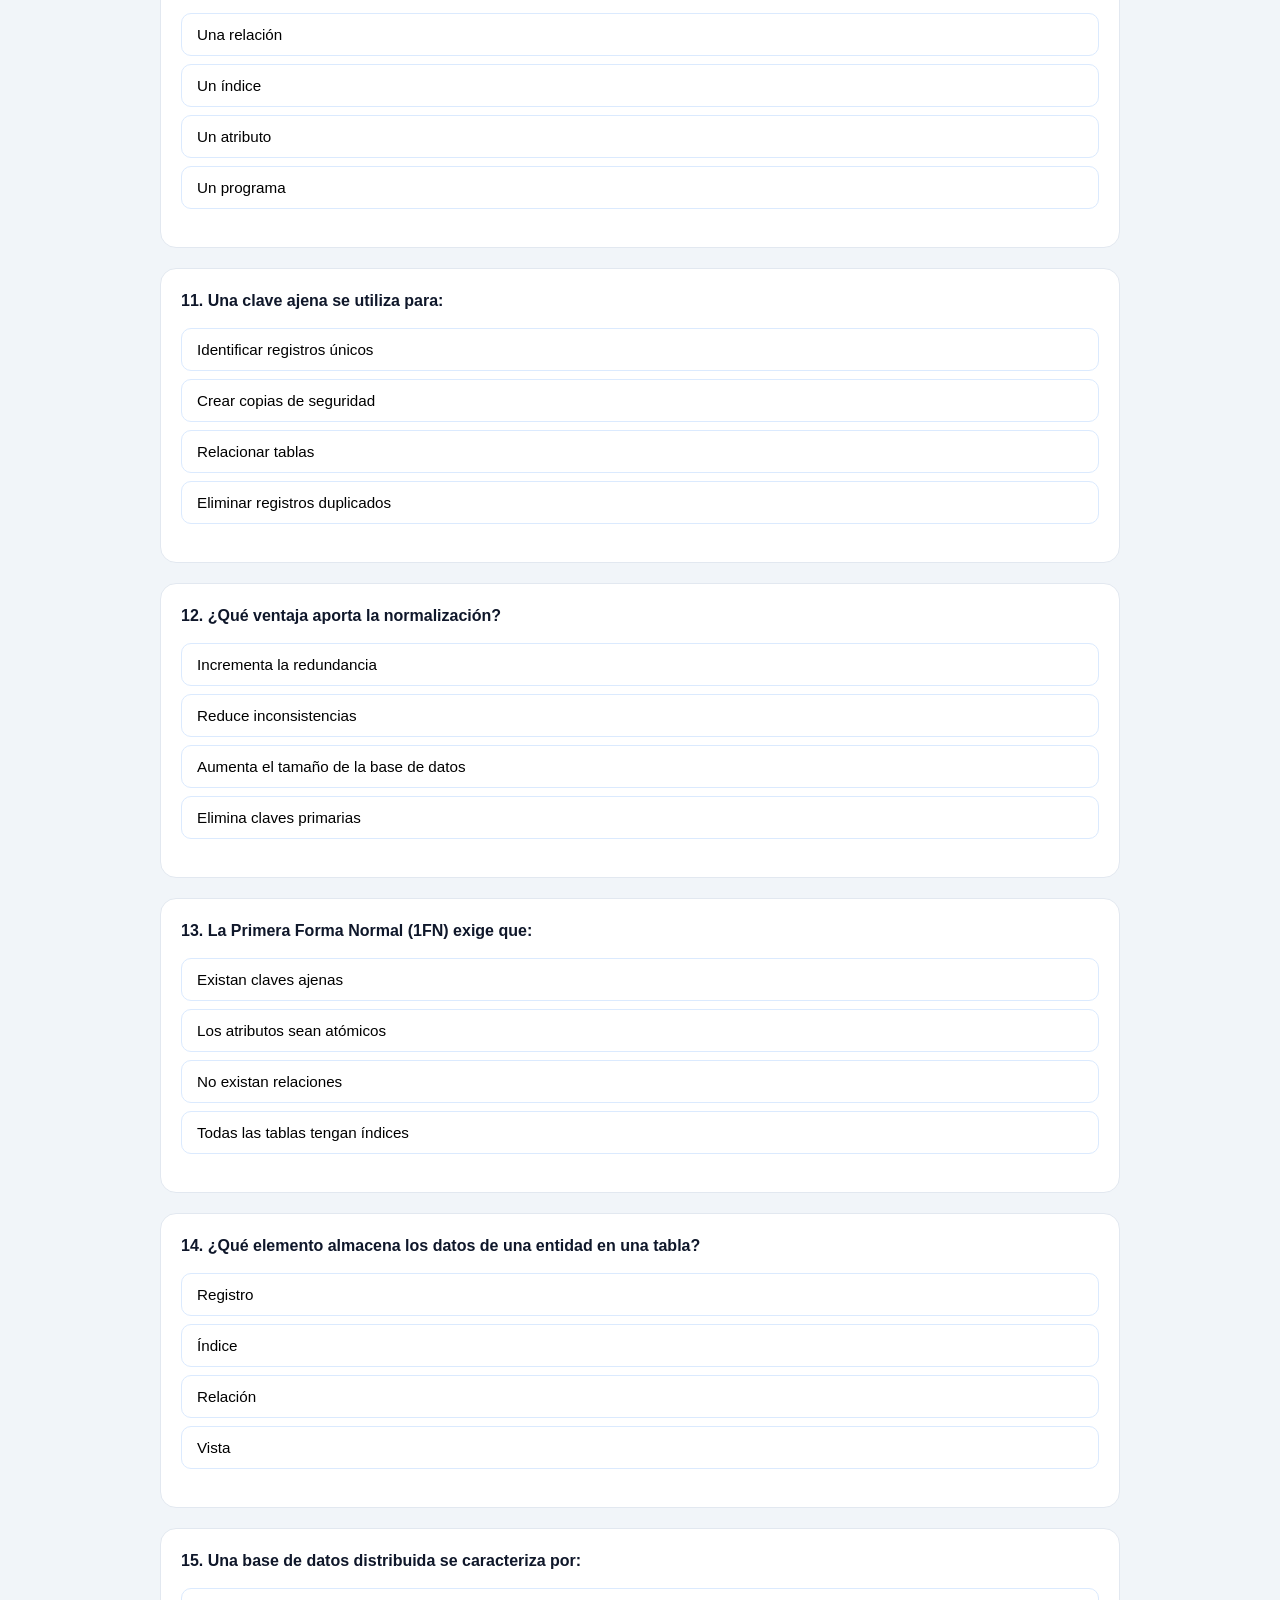
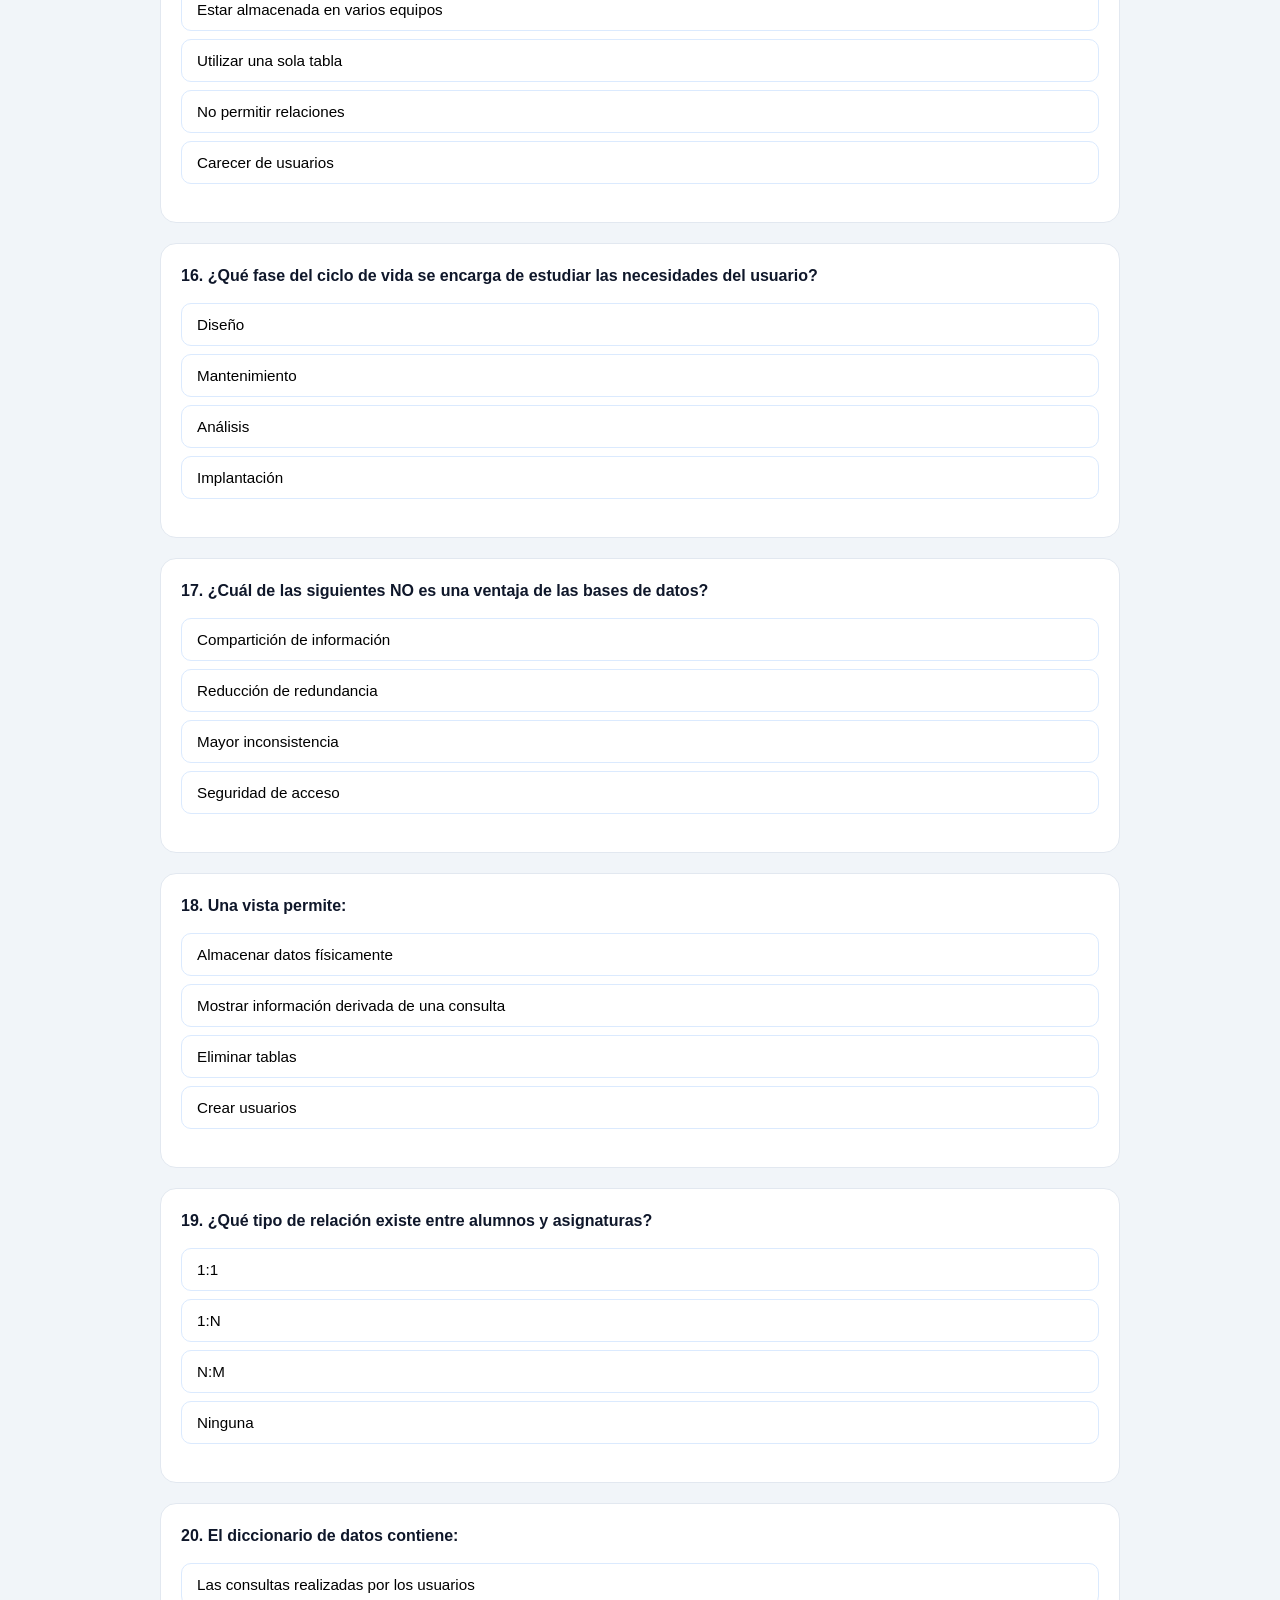
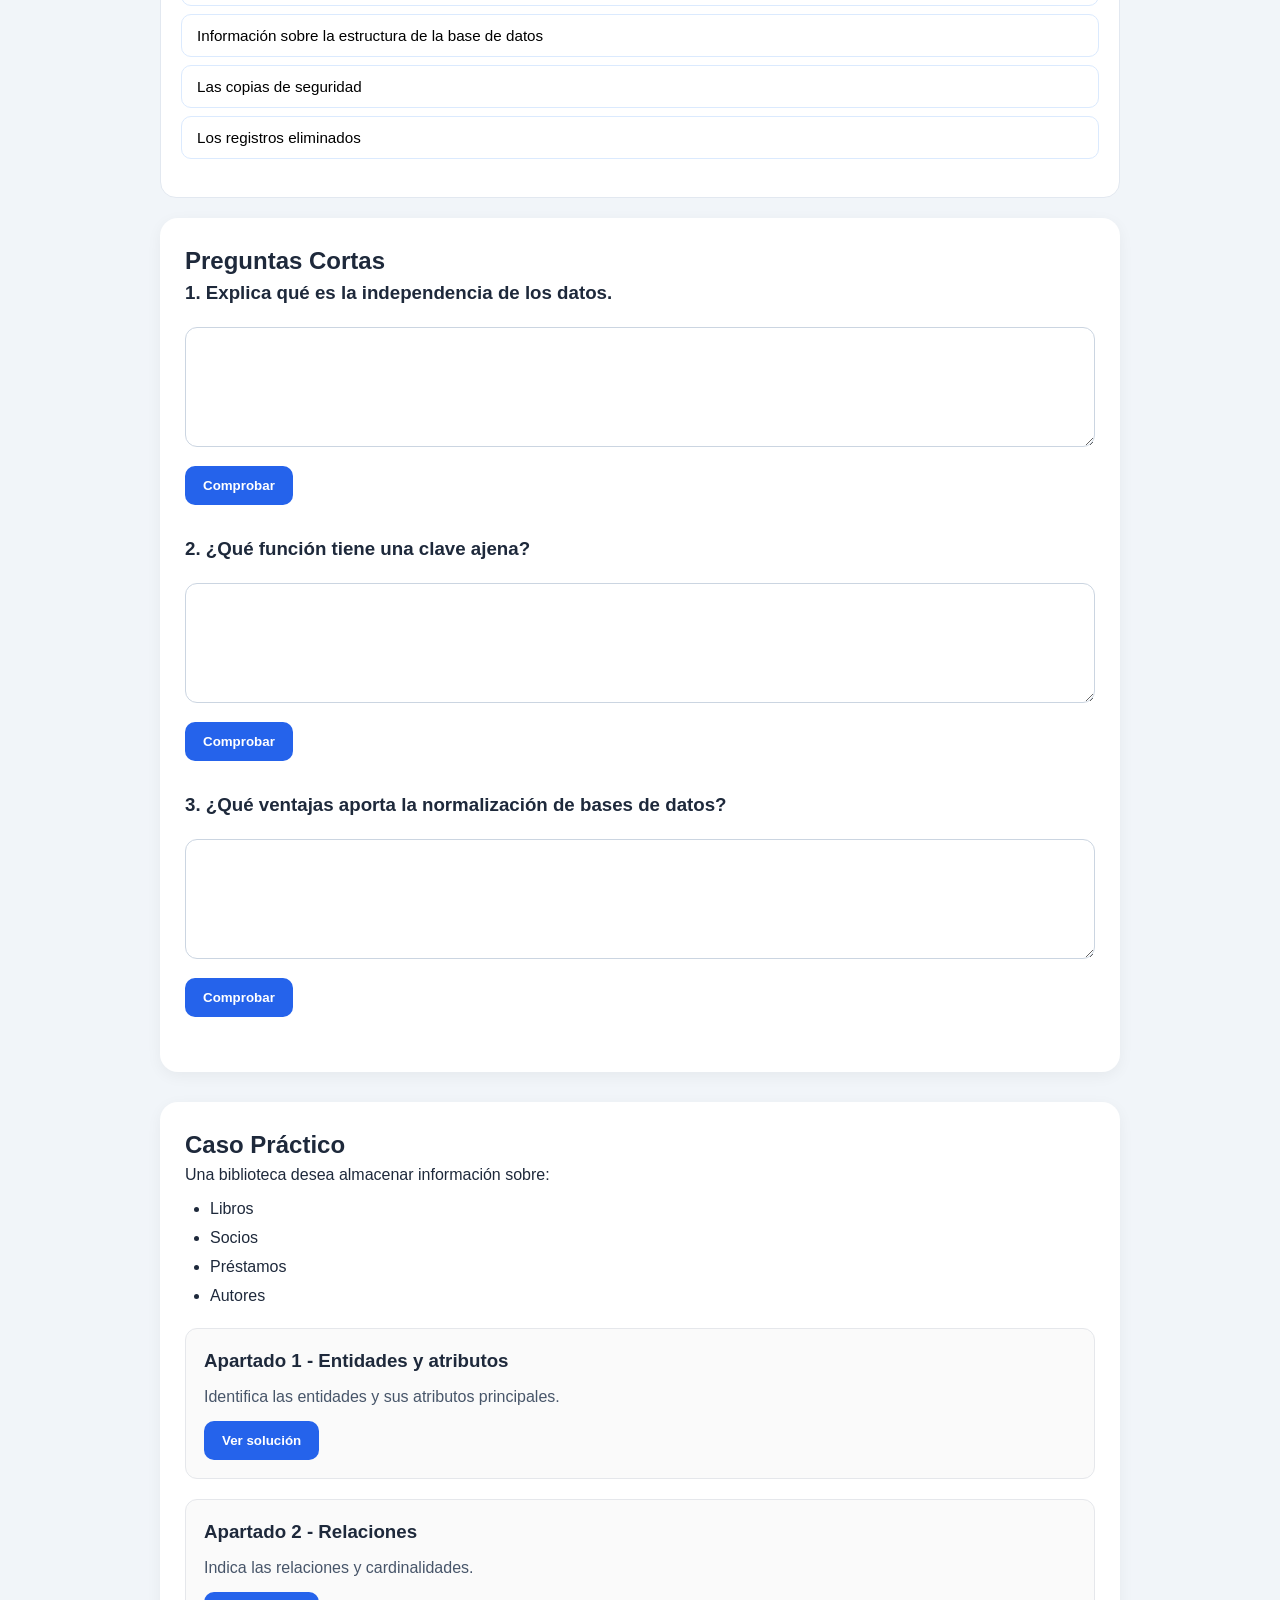
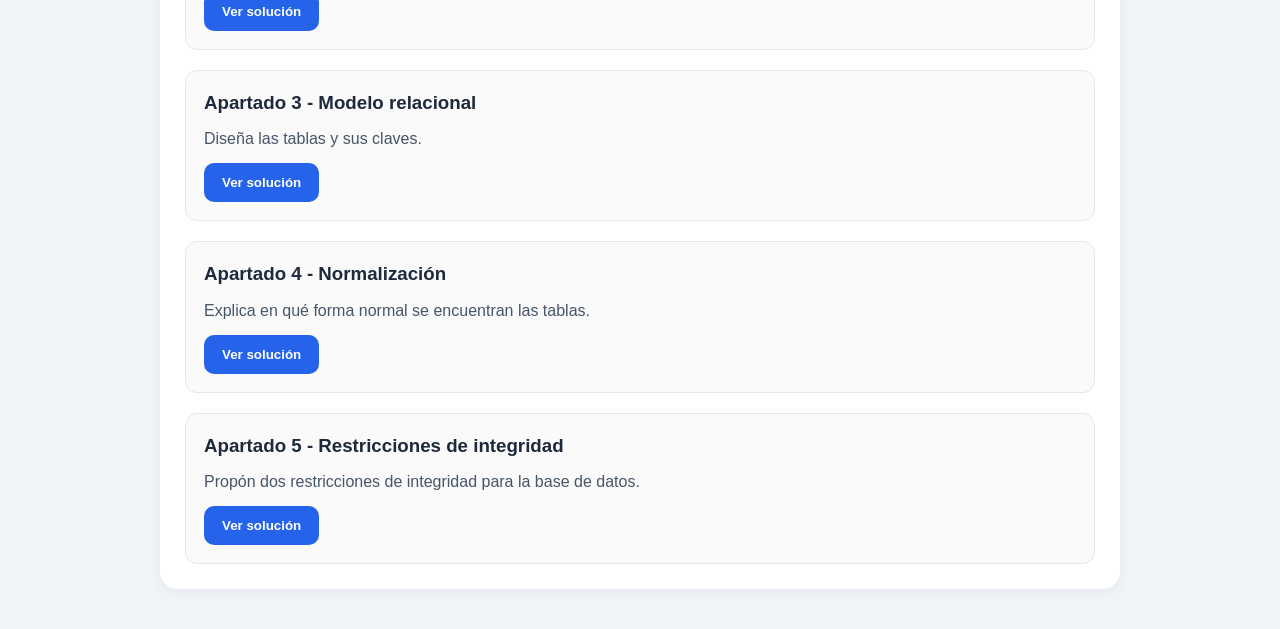
==== commit d58b3986: "cambia tipo test" ====
--- a/uf2175.html
+++ b/uf2175.html
@@ -30,27 +30,185 @@
 <div class="container">
 <h2>20 Preguntas Tipo Test</h2>
 
-<div class="question"><h3>1. Objetivo principal de una BD</h3><button class="answer">Eliminar datos</button><button class="answer correct">Organizar información</button><button class="answer">Reducir memoria RAM</button><button class="answer">Crear programas</button><div class="result"></div></div>
-<div class="question"><h3>2. Nivel más cercano al usuario</h3><button class="answer correct">Externo</button><button class="answer">Interno</button><button class="answer">Físico</button><button class="answer">Hardware</button><div class="result"></div></div>
-<div class="question"><h3>3. Una entidad es...</h3><button class="answer">Una consulta</button><button class="answer correct">Un objeto real</button><button class="answer">Una clave</button><button class="answer">Un índice</button><div class="result"></div></div>
-<div class="question"><h3>4. Símbolo de entidad</h3><button class="answer">Rombo</button><button class="answer correct">Rectángulo</button><button class="answer">Elipse</button><button class="answer">Línea</button><div class="result"></div></div>
-<div class="question"><h3>5. Clave única</h3><button class="answer">Foránea</button><button class="answer correct">Primaria</button><button class="answer">Alternativa</button><button class="answer">Índice</button><div class="result"></div></div>
-<div class="question"><h3>6. Función de una vista</h3><button class="answer">Guardar físicamente</button><button class="answer correct">Mostrar consulta</button><button class="answer">Eliminar tablas</button><button class="answer">Crear usuarios</button><div class="result"></div></div>
-<div class="question"><h3>7. Nivel lógico global</h3><button class="answer">Interno</button><button class="answer correct">Conceptual</button><button class="answer">Externo</button><button class="answer">Visual</button><div class="result"></div></div>
-<div class="question"><h3>8. NULL significa</h3><button class="answer">0</button><button class="answer">Vacío</button><button class="answer correct">Desconocido</button><button class="answer">Error</button><div class="result"></div></div>
-<div class="question"><h3>9. Une entidades</h3><button class="answer correct">Relación</button><button class="answer">Atributo</button><button class="answer">Índice</button><button class="answer">Tabla</button><div class="result"></div></div>
-<div class="question"><h3>10. Modelo basado en tablas</h3><button class="answer">Red</button><button class="answer">Jerárquico</button><button class="answer correct">Relacional</button><button class="answer">XML</button><div class="result"></div></div>
-<div class="question"><h3>11. Evita registros huérfanos</h3><button class="answer">Dominio</button><button class="answer correct">Referencial</button><button class="answer">Física</button><button class="answer">Lógica</button><div class="result"></div></div>
-<div class="question"><h3>12. Entidad débil</h3><button class="answer">Sin atributos</button><button class="answer correct">Depende de otra</button><button class="answer">Temporal</button><button class="answer">Virtual</button><div class="result"></div></div>
-<div class="question"><h3>13. La normalización busca</h3><button class="answer">Duplicar datos</button><button class="answer correct">Reducir redundancia</button><button class="answer">Eliminar claves</button><button class="answer">Crear vistas</button><div class="result"></div></div>
-<div class="question"><h3>14. Responsable de la BD</h3><button class="answer">Usuario</button><button class="answer correct">Administrador</button><button class="answer">Cliente</button><button class="answer">Diseñador</button><div class="result"></div></div>
-<div class="question"><h3>15. Un índice mejora</h3><button class="answer">Seguridad</button><button class="answer correct">Búsquedas</button><button class="answer">Diseño</button><button class="answer">Relaciones</button><div class="result"></div></div>
-<div class="question"><h3>16. Relación N:M</h3><button class="answer">País-Capital</button><button class="answer correct">Alumno-Curso</button><button class="answer">Pedido-Factura</button><button class="answer">Persona-DNI</button><div class="result"></div></div>
-<div class="question"><h3>17. Un modelo de datos define</h3><button class="answer correct">Estructura de información</button><button class="answer">Hardware</button><button class="answer">Red</button><button class="answer">SO</button><div class="result"></div></div>
-<div class="question"><h3>18. Fase del ciclo de vida</h3><button class="answer">Marketing</button><button class="answer correct">Diseño</button><button class="answer">Publicidad</button><button class="answer">Ventas</button><div class="result"></div></div>
-<div class="question"><h3>19. Diccionario de datos contiene</h3><button class="answer">Usuarios</button><button class="answer correct">Metadatos</button><button class="answer">Backups</button><button class="answer">Consultas</button><div class="result"></div></div>
-<div class="question"><h3>20. Arquitectura habitual</h3><button class="answer">Circular</button><button class="answer correct">Centralizada</button><button class="answer">Lineal</button><button class="answer">Paralela</button><div class="result"></div></div>
-
+<div class="question">
+    <h3>1. ¿Qué significa SGBD?</h3>
+    <button class="answer">Sistema General de Bases de Datos</button>
+    <button class="answer correct">Sistema Gestor de Bases de Datos</button>
+    <button class="answer">Sistema de Gestión Binaria de Datos</button>
+    <button class="answer">Servicio General de Bases de Datos</button>
+    <div class="result"></div>
+</div>
+
+<div class="question">
+    <h3>2. ¿Cuál es el objetivo principal de una clave primaria?</h3>
+    <button class="answer">Ordenar los registros</button>
+    <button class="answer correct">Identificar de forma única cada registro</button>
+    <button class="answer">Crear relaciones entre tablas</button>
+    <button class="answer">Mejorar el diseño visual</button>
+    <div class="result"></div>
+</div>
+
+<div class="question">
+    <h3>3. La integridad referencial garantiza que:</h3>
+    <button class="answer">No existan datos duplicados</button>
+    <button class="answer">Los datos sean confidenciales</button>
+    <button class="answer correct">Las claves ajenas apunten a registros válidos</button>
+    <button class="answer">Las tablas tengan índices</button>
+    <div class="result"></div>
+</div>
+
+<div class="question">
+    <h3>4. ¿Qué modelo de datos utiliza tablas para almacenar información?</h3>
+    <button class="answer">Jerárquico</button>
+    <button class="answer">En red</button>
+    <button class="answer correct">Relacional</button>
+    <button class="answer">Orientado a objetos</button>
+    <div class="result"></div>
+</div>
+
+<div class="question">
+    <h3>5. En un diagrama E-R, una entidad débil:</h3>
+    <button class="answer">Puede existir por sí sola</button>
+    <button class="answer">No posee atributos</button>
+    <button class="answer correct">Depende de otra entidad para existir</button>
+    <button class="answer">No participa en relaciones</button>
+    <div class="result"></div>
+</div>
+
+<div class="question">
+    <h3>6. ¿Cuál de los siguientes es un atributo de la entidad Cliente?</h3>
+    <button class="answer">Número de pedido</button>
+    <button class="answer correct">Nombre</button>
+    <button class="answer">Fecha de entrega</button>
+    <button class="answer">Código de proveedor</button>
+    <div class="result"></div>
+</div>
+
+<div class="question">
+    <h3>7. ¿Qué lenguaje se utiliza principalmente para consultar datos?</h3>
+    <button class="answer">DDL</button>
+    <button class="answer correct">SQL</button>
+    <button class="answer">XML</button>
+    <button class="answer">HTML</button>
+    <div class="result"></div>
+</div>
+
+<div class="question">
+    <h3>8. La cardinalidad 1:N significa que:</h3>
+    <button class="answer correct">Una entidad puede relacionarse con muchas de otra</button>
+    <button class="answer">Muchas entidades se relacionan con muchas</button>
+    <button class="answer">Una entidad solo puede relacionarse consigo misma</button>
+    <button class="answer">Ninguna entidad puede repetirse</button>
+    <div class="result"></div>
+</div>
+
+<div class="question">
+    <h3>9. ¿Cuál de las siguientes acciones pertenece al mantenimiento de una base de datos?</h3>
+    <button class="answer correct">Corregir errores detectados</button>
+    <button class="answer">Crear el modelo conceptual</button>
+    <button class="answer">Diseñar entidades</button>
+    <button class="answer">Elaborar requisitos</button>
+    <div class="result"></div>
+</div>
+
+<div class="question">
+    <h3>10. ¿Qué representa una tabla en el modelo relacional?</h3>
+    <button class="answer correct">Una relación</button>
+    <button class="answer">Un índice</button>
+    <button class="answer">Un atributo</button>
+    <button class="answer">Un programa</button>
+    <div class="result"></div>
+</div>
+
+<div class="question">
+    <h3>11. Una clave ajena se utiliza para:</h3>
+    <button class="answer">Identificar registros únicos</button>
+    <button class="answer">Crear copias de seguridad</button>
+    <button class="answer correct">Relacionar tablas</button>
+    <button class="answer">Eliminar registros duplicados</button>
+    <div class="result"></div>
+</div>
+
+<div class="question">
+    <h3>12. ¿Qué ventaja aporta la normalización?</h3>
+    <button class="answer">Incrementa la redundancia</button>
+    <button class="answer correct">Reduce inconsistencias</button>
+    <button class="answer">Aumenta el tamaño de la base de datos</button>
+    <button class="answer">Elimina claves primarias</button>
+    <div class="result"></div>
+</div>
+
+<div class="question">
+    <h3>13. La Primera Forma Normal (1FN) exige que:</h3>
+    <button class="answer">Existan claves ajenas</button>
+    <button class="answer correct">Los atributos sean atómicos</button>
+    <button class="answer">No existan relaciones</button>
+    <button class="answer">Todas las tablas tengan índices</button>
+    <div class="result"></div>
+</div>
+
+<div class="question">
+    <h3>14. ¿Qué elemento almacena los datos de una entidad en una tabla?</h3>
+    <button class="answer correct">Registro</button>
+    <button class="answer">Índice</button>
+    <button class="answer">Relación</button>
+    <button class="answer">Vista</button>
+    <div class="result"></div>
+</div>
+
+<div class="question">
+    <h3>15. Una base de datos distribuida se caracteriza por:</h3>
+    <button class="answer correct">Estar almacenada en varios equipos</button>
+    <button class="answer">Utilizar una sola tabla</button>
+    <button class="answer">No permitir relaciones</button>
+    <button class="answer">Carecer de usuarios</button>
+    <div class="result"></div>
+</div>
+
+<div class="question">
+    <h3>16. ¿Qué fase del ciclo de vida se encarga de estudiar las necesidades del usuario?</h3>
+    <button class="answer">Diseño</button>
+    <button class="answer">Mantenimiento</button>
+    <button class="answer correct">Análisis</button>
+    <button class="answer">Implantación</button>
+    <div class="result"></div>
+</div>
+
+<div class="question">
+    <h3>17. ¿Cuál de las siguientes NO es una ventaja de las bases de datos?</h3>
+    <button class="answer">Compartición de información</button>
+    <button class="answer">Reducción de redundancia</button>
+    <button class="answer correct">Mayor inconsistencia</button>
+    <button class="answer">Seguridad de acceso</button>
+    <div class="result"></div>
+</div>
+
+<div class="question">
+    <h3>18. Una vista permite:</h3>
+    <button class="answer">Almacenar datos físicamente</button>
+    <button class="answer correct">Mostrar información derivada de una consulta</button>
+    <button class="answer">Eliminar tablas</button>
+    <button class="answer">Crear usuarios</button>
+    <div class="result"></div>
+</div>
+
+<div class="question">
+    <h3>19. ¿Qué tipo de relación existe entre alumnos y asignaturas?</h3>
+    <button class="answer">1:1</button>
+    <button class="answer">1:N</button>
+    <button class="answer correct">N:M</button>
+    <button class="answer">Ninguna</button>
+    <div class="result"></div>
+</div>
+
+<div class="question">
+    <h3>20. El diccionario de datos contiene:</h3>
+    <button class="answer">Las consultas realizadas por los usuarios</button>
+    <button class="answer correct">Información sobre la estructura de la base de datos</button>
+    <button class="answer">Las copias de seguridad</button>
+    <button class="answer">Los registros eliminados</button>
+    <div class="result"></div>
+</div>
 <section class="card">
 <h2>Preguntas Cortas</h2>
 <div class="short-question"><h3>1. Explica qué es la independencia de los datos.</h3><textarea></textarea><button class="check-btn">Comprobar</button><div class="feedback">La independencia de los datos permite modificar la estructura física o lógica sin afectar a las aplicaciones que utilizan la base de datos.</div></div>
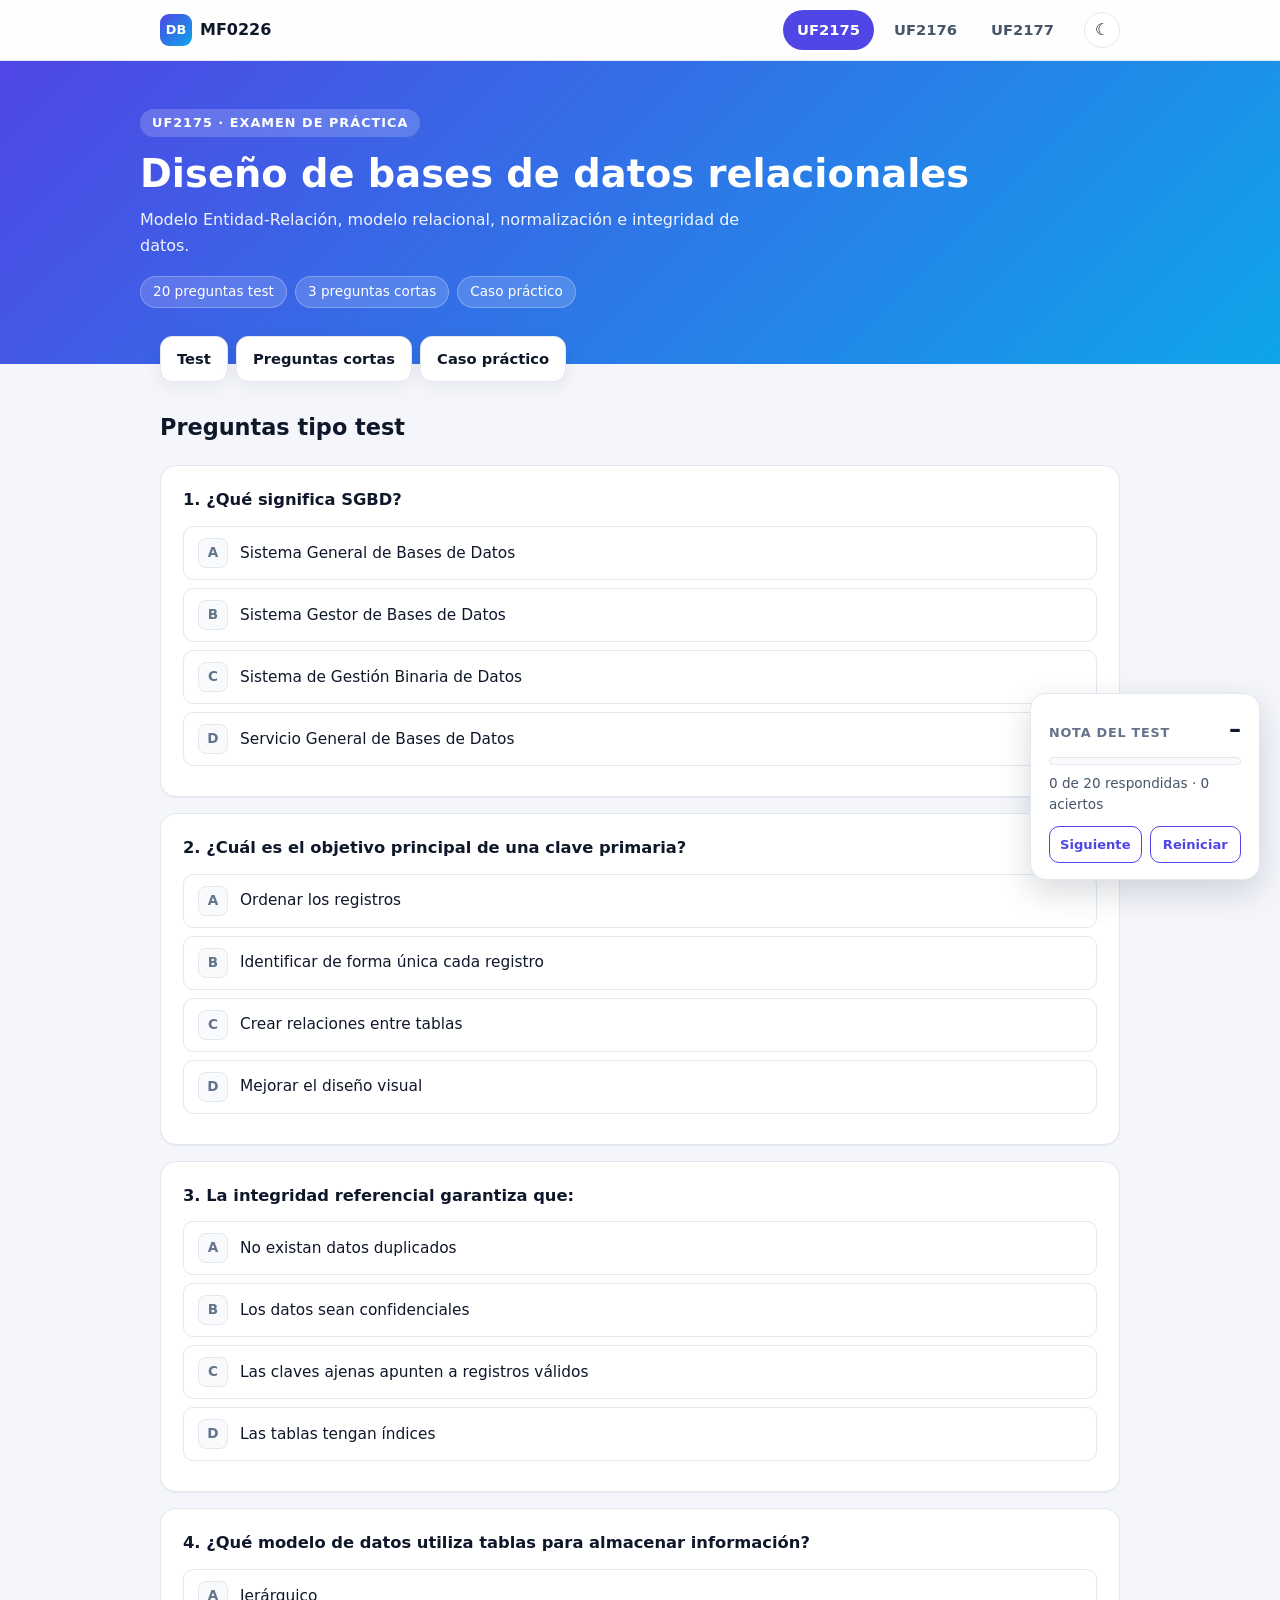
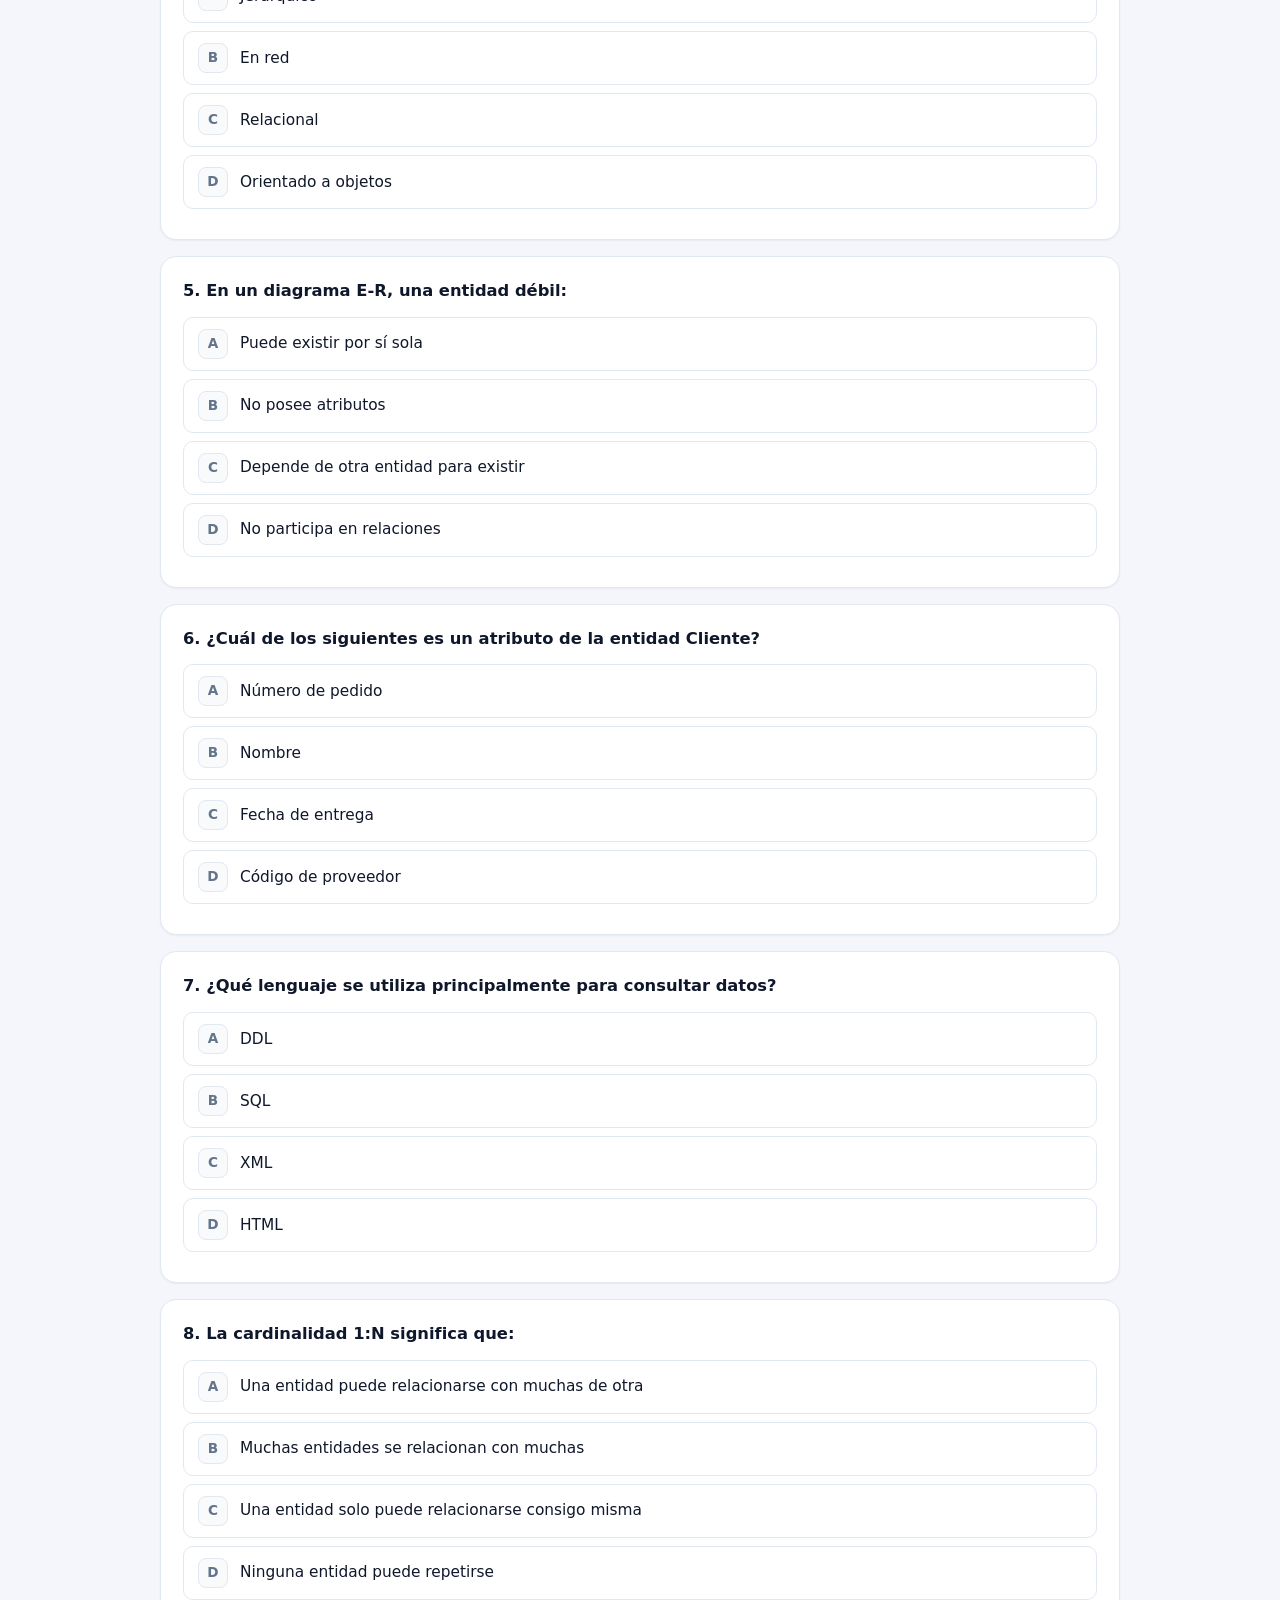
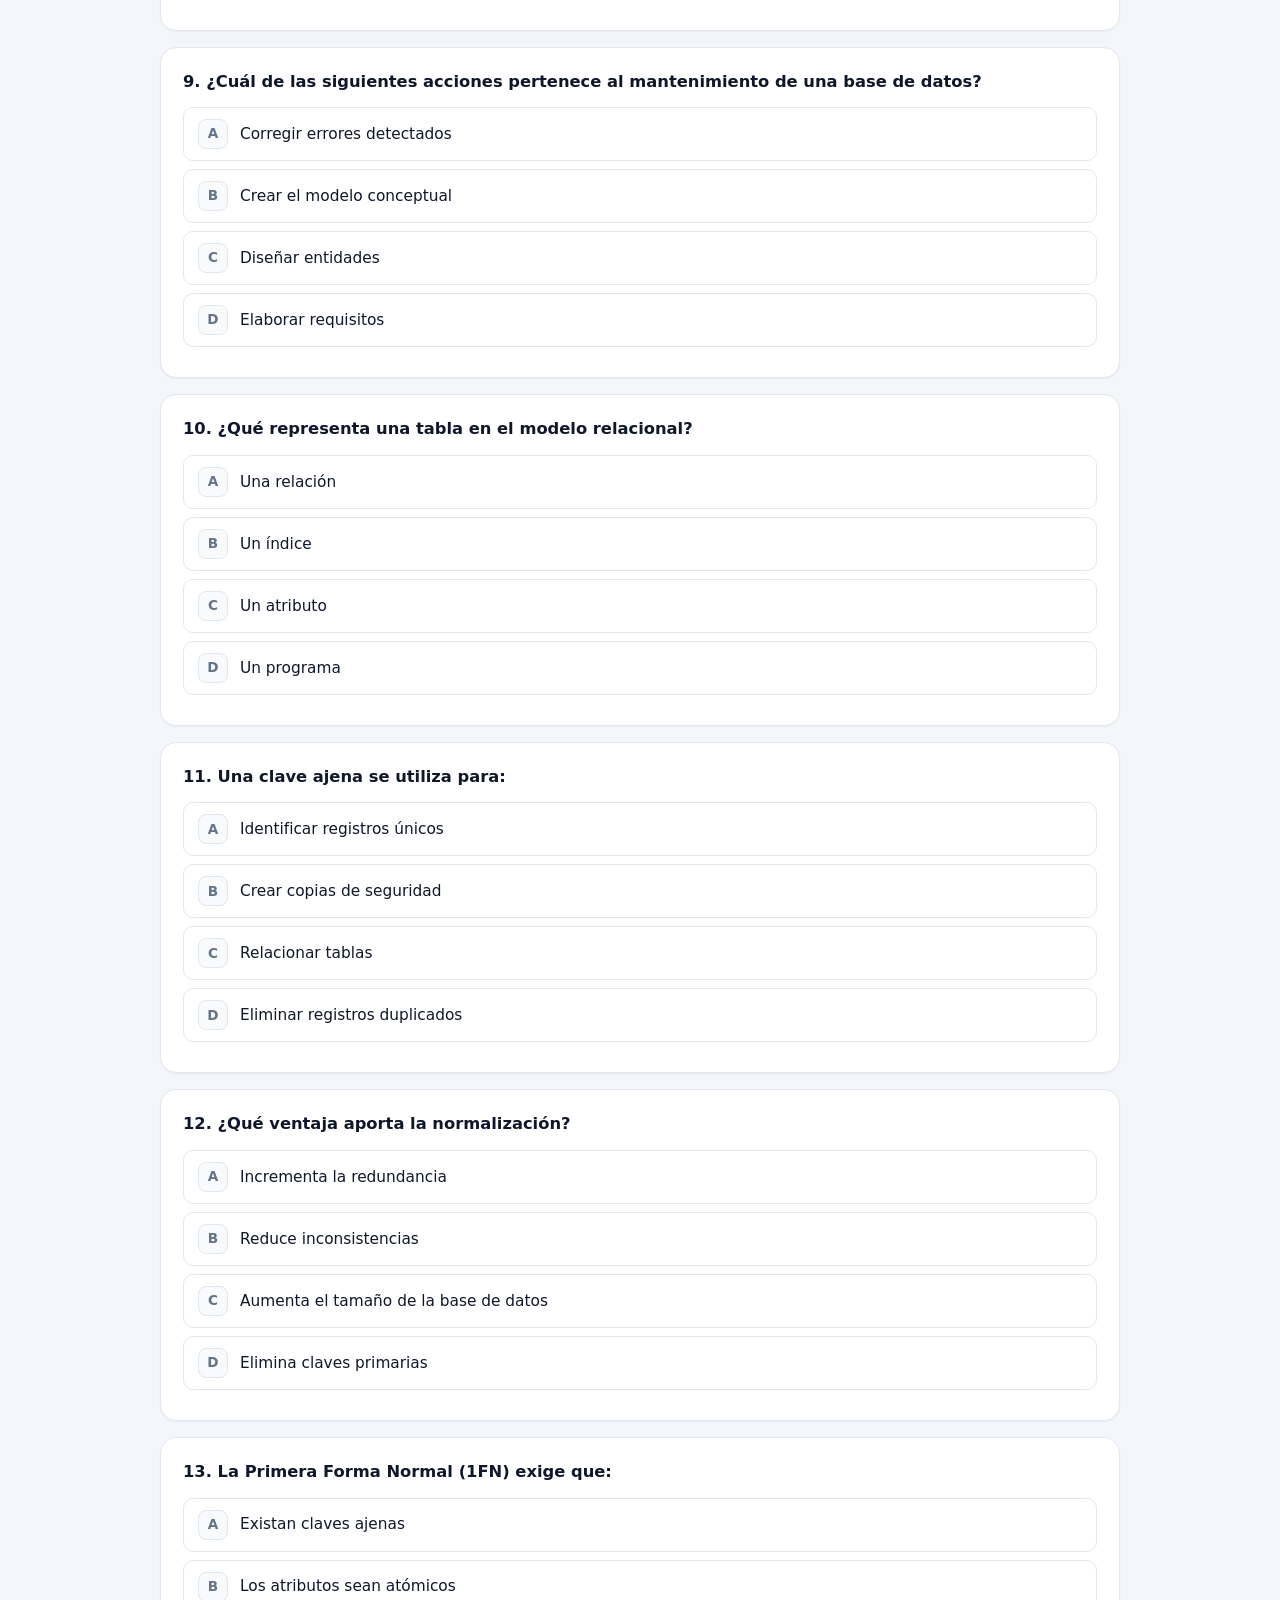
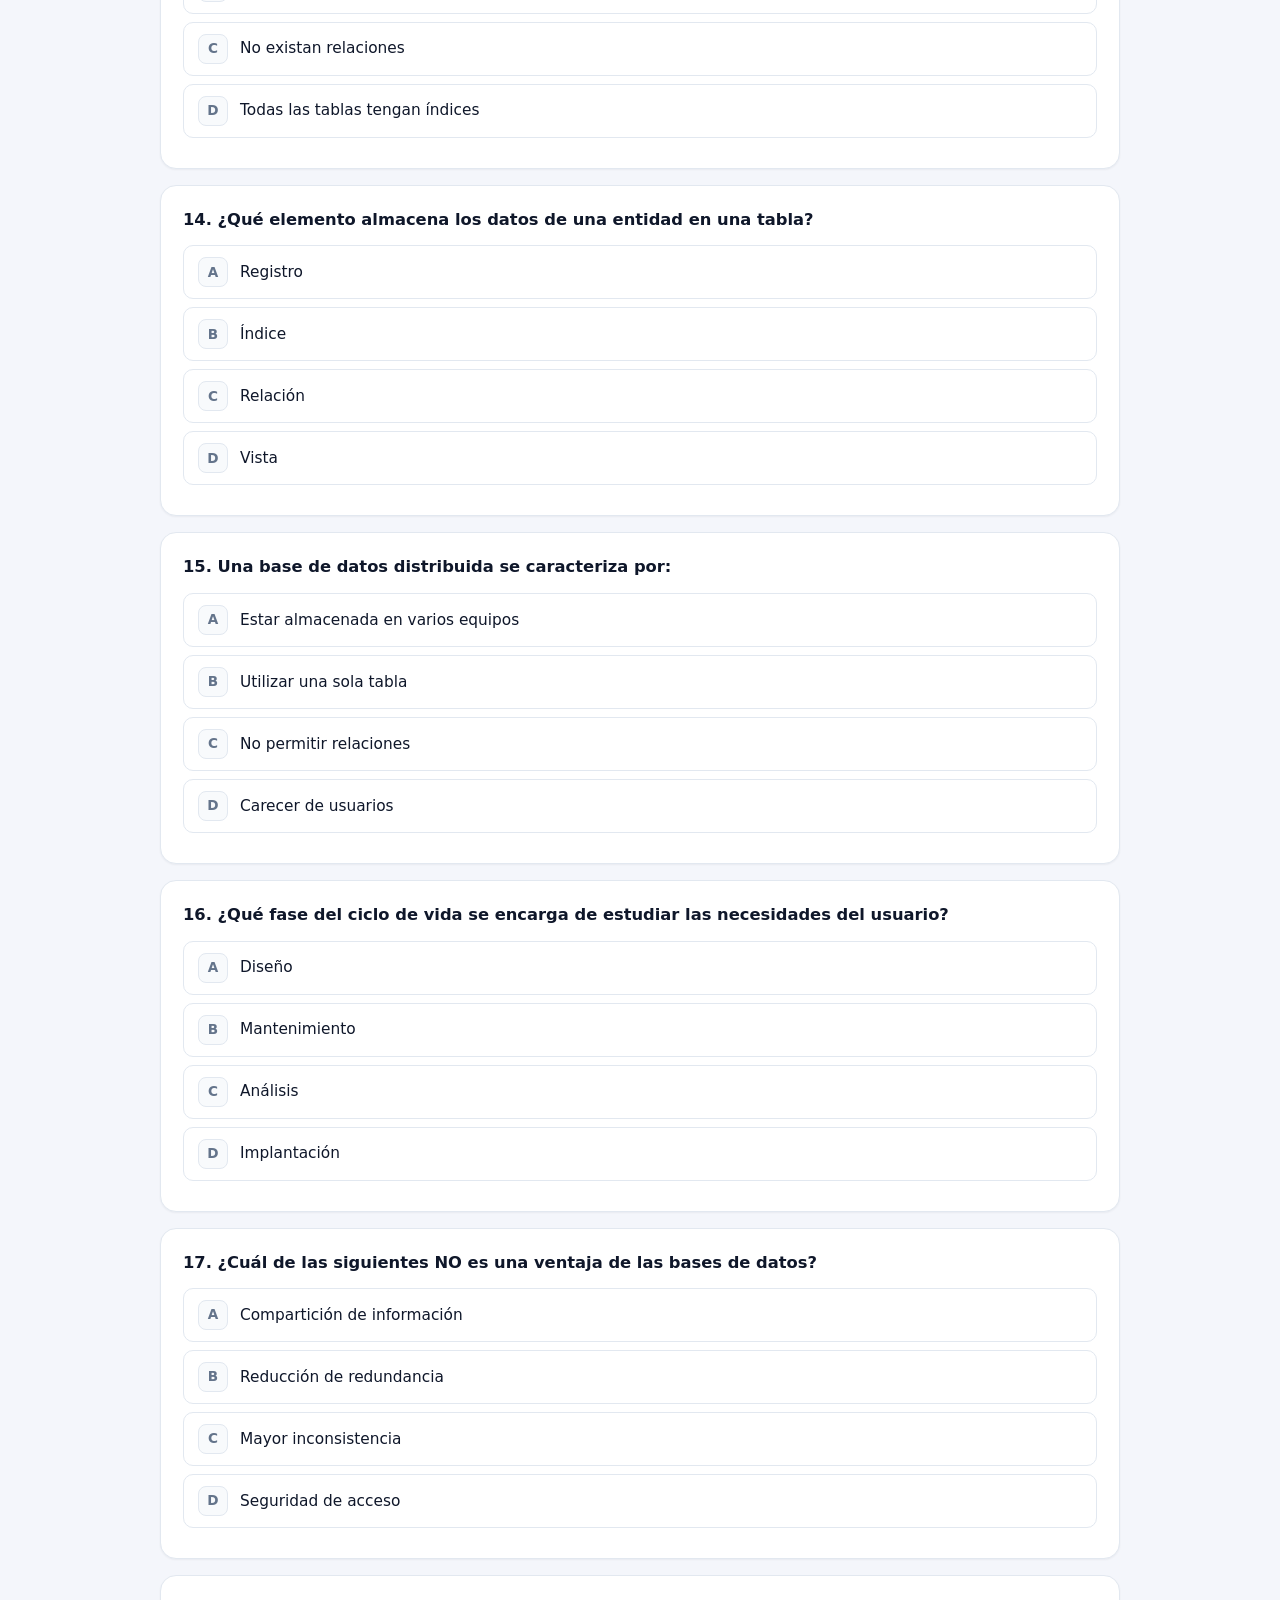
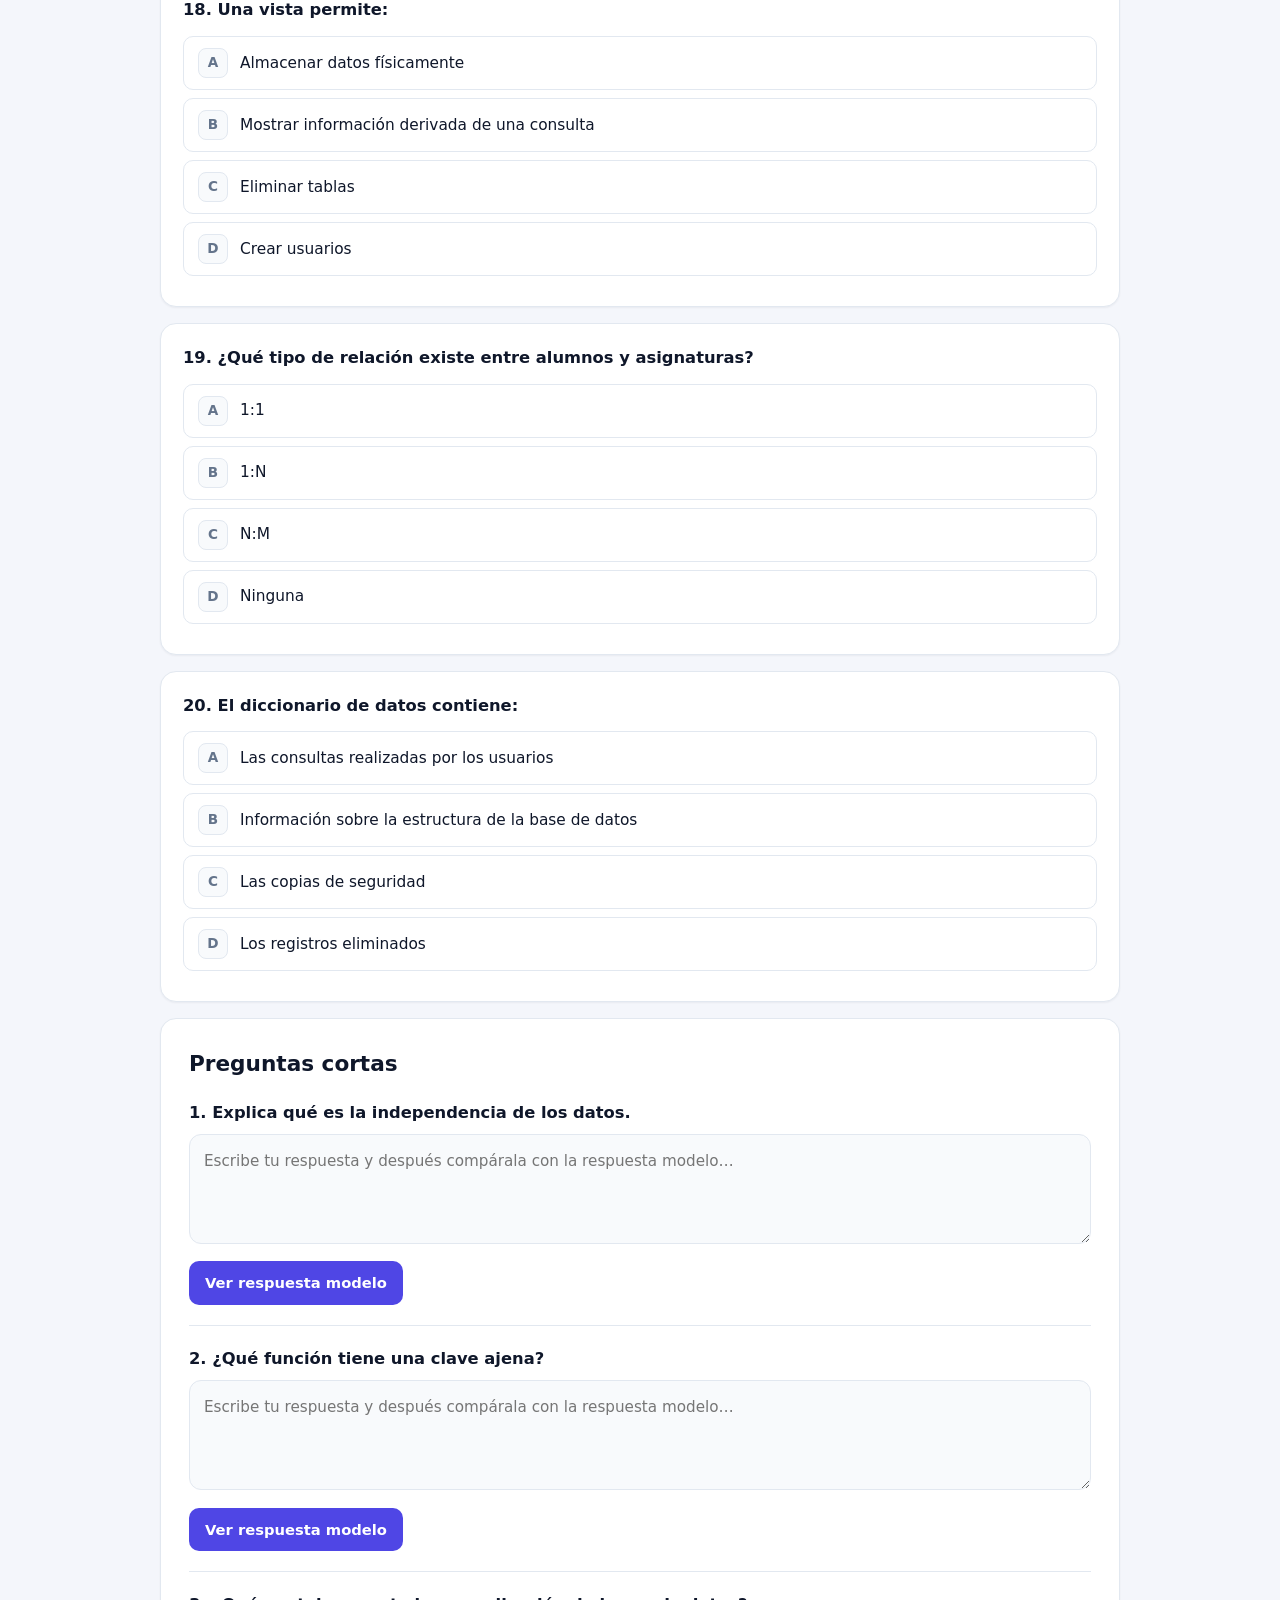
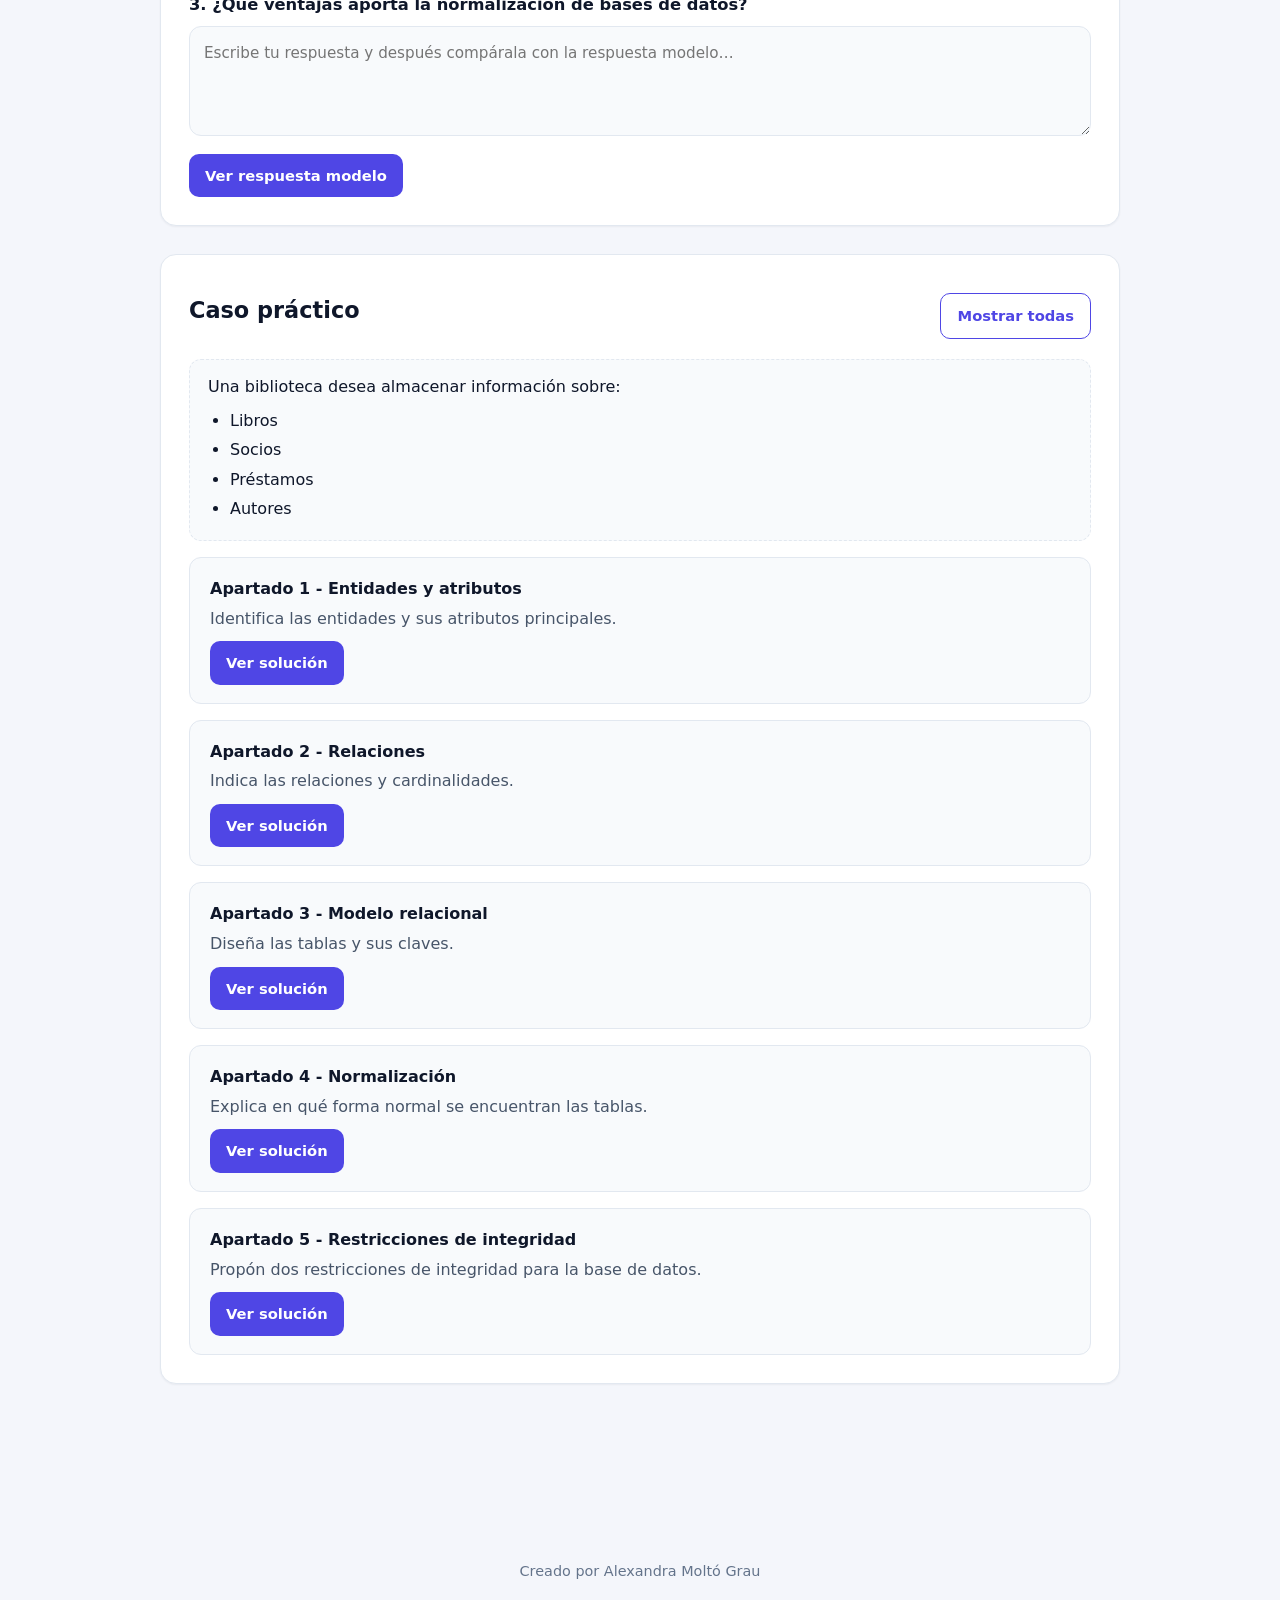
==== commit 242294cf: "ff" ====
--- a/uf2175.html
+++ b/uf2175.html
@@ -16,19 +16,37 @@
 </head>
 <body>
 
-<header>
-<h1>Pruebas de Bases de Datos</h1>
-<p>UF2175 · Examen de práctica</p>
+<div class="topbar">
+    <div class="topbar-inner">
+        <a class="brand" href="index.html"><span class="brand-logo">DB</span><span class="brand-text">MF0226</span></a>
+        <nav class="tabs">
+            <a href="uf2175.html" class="active" aria-current="page">UF2175</a>
+            <a href="uf2176.html">UF2176</a>
+            <a href="uf2177.html">UF2177</a>
+        </nav>
+        <button class="theme-toggle" type="button" aria-label="Cambiar tema"></button>
+    </div>
+</div>
+
+<header class="hero">
+    <div class="hero-inner">
+        <span class="eyebrow">UF2175 · Examen de práctica</span>
+        <h1>Diseño de bases de datos relacionales</h1>
+        <p>Modelo Entidad-Relación, modelo relacional, normalización e integridad de datos.</p>
+        <div class="hero-meta"><span>20 preguntas test</span><span>3 preguntas cortas</span><span>Caso práctico</span></div>
+    </div>
 </header>
 
-<nav class="tabs">
-<button class="active" onclick="location.href='uf2175.html'">UF2175</button>
-<button onclick="location.href='uf2176.html'">UF2176</button>
-<button onclick="location.href='uf2177.html'">UF2177</button>
+<main class="container">
+
+<nav class="toc">
+    <a href="#test">Test</a>
+    <a href="#cortas">Preguntas cortas</a>
+    <a href="#caso">Caso práctico</a>
 </nav>
 
-<div class="container">
-<h2>20 Preguntas Tipo Test</h2>
+<section id="test" class="questions">
+<div class="section-title"><h2>Preguntas tipo test</h2></div>
 
 <div class="question">
     <h3>1. ¿Qué significa SGBD?</h3>
@@ -209,17 +227,21 @@
     <button class="answer">Los registros eliminados</button>
     <div class="result"></div>
 </div>
-<section class="card">
-<h2>Preguntas Cortas</h2>
+</section>
+
+<section id="cortas" class="card">
+<h2>Preguntas cortas</h2>
 <div class="short-question"><h3>1. Explica qué es la independencia de los datos.</h3><textarea></textarea><button class="check-btn">Comprobar</button><div class="feedback">La independencia de los datos permite modificar la estructura física o lógica sin afectar a las aplicaciones que utilizan la base de datos.</div></div>
 <div class="short-question"><h3>2. ¿Qué función tiene una clave ajena?</h3><textarea></textarea><button class="check-btn">Comprobar</button><div class="feedback">Una clave ajena permite relacionar registros de una tabla con otra tabla.</div></div>
 <div class="short-question"><h3>3. ¿Qué ventajas aporta la normalización de bases de datos?</h3><textarea></textarea><button class="check-btn">Comprobar</button><div class="feedback">Reduce redundancias, mejora la integridad de los datos y facilita el mantenimiento.</div></div>
 </section>
 
-<section class="card">
-<h2>Caso Práctico</h2>
+<section id="caso" class="card">
+<div class="section-title"><h2>Caso práctico</h2><button type="button" class="btn btn-ghost" data-toggle-all>Mostrar todas</button></div>
+<div class="statement">
 <p>Una biblioteca desea almacenar información sobre:</p>
 <ul><li>Libros</li><li>Socios</li><li>Préstamos</li><li>Autores</li></ul>
+</div>
 
 <div class="practice"><h3>Apartado 1 - Entidades y atributos</h3><p>Identifica las entidades y sus atributos principales.</p><button class="solution-btn">Ver solución</button><div class="solution"><strong>Entidades:</strong><ul><li>Libro</li><li>Socio</li><li>Préstamo</li><li>Autor</li></ul><strong>Atributos:</strong><ul><li>Libro → ISBN, título, editorial</li><li>Socio → código, nombre, teléfono</li><li>Préstamo → fecha_inicio, fecha_fin</li><li>Autor → código, nombre</li></ul></div></div>
 
@@ -233,7 +255,12 @@
 
 </section>
 
-</div>
+</main>
+
+<footer>
+    Creado por Alexandra Moltó Grau
+</footer>
+
 <script src="script.js"></script>
 </body>
 </html>
--- a/style.css
+++ b/style.css
@@ -1,3 +1,126 @@
+/* =========================
+   VARIABLES / TEMA
+========================= */
+
+:root{
+    --bg:#f4f6fb;
+    --surface:#ffffff;
+    --surface-2:#f8fafc;
+    --border:#e2e8f0;
+    --text:#0f172a;
+    --text-2:#475569;
+    --muted:#64748b;
+
+    --primary:#4f46e5;
+    --primary-hover:#4338ca;
+    --primary-soft:#eef2ff;
+    --primary-text:#ffffff;
+
+    --ok:#16a34a;
+    --ok-soft:#dcfce7;
+    --ok-border:#22c55e;
+    --ok-text:#166534;
+
+    --ko:#dc2626;
+    --ko-soft:#fee2e2;
+    --ko-border:#ef4444;
+    --ko-text:#991b1b;
+
+    --info-soft:#ecfeff;
+    --info-border:#0891b2;
+
+    --code-bg:#0f172a;
+    --code-text:#e2e8f0;
+
+    --shadow-sm:0 1px 2px rgba(15,23,42,.05);
+    --shadow:0 4px 18px rgba(15,23,42,.07);
+    --shadow-lg:0 12px 32px rgba(15,23,42,.16);
+
+    --radius:16px;
+    --radius-sm:10px;
+
+    --hero-from:#4f46e5;
+    --hero-to:#0ea5e9;
+}
+
+@media (prefers-color-scheme: dark){
+    :root:not([data-theme="light"]){
+        --bg:#0b1120;
+        --surface:#131c2e;
+        --surface-2:#0f1728;
+        --border:#23304a;
+        --text:#e2e8f0;
+        --text-2:#b6c2d4;
+        --muted:#8a99b0;
+
+        --primary:#818cf8;
+        --primary-hover:#a5b4fc;
+        --primary-soft:#1e2448;
+        --primary-text:#0b1120;
+
+        --ok:#4ade80;
+        --ok-soft:#0f2e1f;
+        --ok-border:#22c55e;
+        --ok-text:#86efac;
+
+        --ko:#f87171;
+        --ko-soft:#3a1618;
+        --ko-border:#ef4444;
+        --ko-text:#fca5a5;
+
+        --info-soft:#0c2a33;
+        --info-border:#22d3ee;
+
+        --code-bg:#070b16;
+        --code-text:#e2e8f0;
+
+        --shadow-sm:0 1px 2px rgba(0,0,0,.3);
+        --shadow:0 4px 18px rgba(0,0,0,.35);
+        --shadow-lg:0 12px 32px rgba(0,0,0,.5);
+
+        --hero-from:#3730a3;
+        --hero-to:#0369a1;
+    }
+}
+
+:root[data-theme="dark"]{
+    --bg:#0b1120;
+    --surface:#131c2e;
+    --surface-2:#0f1728;
+    --border:#23304a;
+    --text:#e2e8f0;
+    --text-2:#b6c2d4;
+    --muted:#8a99b0;
+
+    --primary:#818cf8;
+    --primary-hover:#a5b4fc;
+    --primary-soft:#1e2448;
+    --primary-text:#0b1120;
+
+    --ok:#4ade80;
+    --ok-soft:#0f2e1f;
+    --ok-border:#22c55e;
+    --ok-text:#86efac;
+
+    --ko:#f87171;
+    --ko-soft:#3a1618;
+    --ko-border:#ef4444;
+    --ko-text:#fca5a5;
+
+    --info-soft:#0c2a33;
+    --info-border:#22d3ee;
+
+    --code-bg:#070b16;
+    --code-text:#e2e8f0;
+
+    --shadow-sm:0 1px 2px rgba(0,0,0,.3);
+    --shadow:0 4px 18px rgba(0,0,0,.35);
+    --shadow-lg:0 12px 32px rgba(0,0,0,.5);
+
+    --hero-from:#3730a3;
+    --hero-to:#0369a1;
+}
+
 /* =========================
    RESET
 ========================= */
@@ -8,68 +131,192 @@
     box-sizing:border-box;
 }
 
+html{
+    scroll-behavior:smooth;
+    scroll-padding-top:80px;
+}
+
 body{
-    font-family:'Segoe UI',sans-serif;
-    background:#f1f5f9;
-    color:#1e293b;
-    line-height:1.5;
-}
-
-/* =========================
-   HEADER
-========================= */
-
-header{
-    background:white;
-    padding:30px;
-    text-align:center;
-    border-bottom:1px solid #e2e8f0;
-    box-shadow:0 2px 10px rgba(0,0,0,.05);
-}
-
-header h1{
-    font-size:2rem;
-    margin-bottom:8px;
-}
-
-header p{
-    color:#64748b;
-}
-
-/* =========================
-   TABS
-========================= */
-
-.tabs{
-    display:flex;
-    justify-content:center;
-    gap:10px;
-    padding:20px;
-    background:white;
+    font-family:'Segoe UI',system-ui,-apple-system,Roboto,sans-serif;
+    background:var(--bg);
+    color:var(--text);
+    line-height:1.6;
+    -webkit-font-smoothing:antialiased;
+}
+
+a{
+    color:var(--primary);
+}
+
+:focus-visible{
+    outline:3px solid var(--primary);
+    outline-offset:2px;
+}
+
+/* =========================
+   BARRA SUPERIOR
+========================= */
+
+.topbar{
     position:sticky;
     top:0;
     z-index:100;
-    border-bottom:1px solid #e2e8f0;
-}
-
-.tabs button{
-    border:none;
-    background:#e2e8f0;
-    color:#334155;
-    padding:10px 18px;
-    border-radius:10px;
+    background:color-mix(in srgb, var(--surface) 88%, transparent);
+    backdrop-filter:blur(10px);
+    -webkit-backdrop-filter:blur(10px);
+    border-bottom:1px solid var(--border);
+}
+
+.topbar-inner{
+    max-width:1000px;
+    margin:0 auto;
+    padding:10px 20px;
+    display:flex;
+    align-items:center;
+    gap:16px;
+}
+
+.brand{
+    font-weight:800;
+    color:var(--text);
+    text-decoration:none;
+    display:flex;
+    align-items:center;
+    gap:8px;
+    white-space:nowrap;
+}
+
+.brand-logo{
+    display:inline-grid;
+    place-items:center;
+    width:32px;
+    height:32px;
+    border-radius:9px;
+    background:linear-gradient(135deg,var(--hero-from),var(--hero-to));
+    color:#fff;
+    font-size:.8rem;
+}
+
+.tabs{
+    display:flex;
+    gap:6px;
+    margin-left:auto;
+    overflow-x:auto;
+}
+
+.tabs a{
+    text-decoration:none;
+    color:var(--text-2);
+    padding:8px 14px;
+    border-radius:999px;
+    font-weight:600;
+    font-size:.92rem;
+    transition:background .15s,color .15s;
+    white-space:nowrap;
+}
+
+.tabs a:hover{
+    background:var(--primary-soft);
+    color:var(--primary);
+}
+
+.tabs a.active{
+    background:var(--primary);
+    color:var(--primary-text);
+}
+
+.theme-toggle{
+    border:1px solid var(--border);
+    background:var(--surface);
+    color:var(--text);
+    width:36px;
+    height:36px;
+    border-radius:50%;
     cursor:pointer;
-    transition:.2s;
+    font-size:1rem;
+    flex-shrink:0;
+}
+
+/* =========================
+   HERO
+========================= */
+
+.hero{
+    background:linear-gradient(135deg,var(--hero-from),var(--hero-to));
+    color:#fff;
+    padding:48px 20px 56px;
+}
+
+.hero-inner{
+    max-width:1000px;
+    margin:0 auto;
+}
+
+.hero .eyebrow{
+    display:inline-block;
+    font-size:.8rem;
+    font-weight:700;
+    letter-spacing:.08em;
+    text-transform:uppercase;
+    background:rgba(255,255,255,.18);
+    padding:4px 12px;
+    border-radius:999px;
+    margin-bottom:14px;
+}
+
+.hero h1{
+    font-size:clamp(1.6rem,4vw,2.4rem);
+    line-height:1.2;
+    margin-bottom:10px;
+}
+
+.hero p{
+    opacity:.92;
+    max-width:640px;
+}
+
+.hero-meta{
+    display:flex;
+    flex-wrap:wrap;
+    gap:8px;
+    margin-top:18px;
+}
+
+.hero-meta span{
+    background:rgba(255,255,255,.16);
+    border:1px solid rgba(255,255,255,.25);
+    padding:4px 12px;
+    border-radius:999px;
+    font-size:.85rem;
+}
+
+/* =========================
+   ÍNDICE DE SECCIONES
+========================= */
+
+.toc{
+    display:flex;
+    flex-wrap:wrap;
+    gap:8px;
+    margin:-28px 0 28px;
+    position:relative;
+}
+
+.toc a{
+    background:var(--surface);
+    border:1px solid var(--border);
+    box-shadow:var(--shadow);
+    padding:10px 16px;
+    border-radius:12px;
+    text-decoration:none;
+    color:var(--text);
     font-weight:600;
-}
-
-.tabs button:hover{
-    background:#cbd5e1;
-}
-
-.tabs button.active{
-    background:#2563eb;
-    color:white;
+    font-size:.92rem;
+}
+
+.toc a:hover{
+    border-color:var(--primary);
+    color:var(--primary);
 }
 
 /* =========================
@@ -78,143 +325,412 @@
 
 .container{
     max-width:1000px;
-    margin:40px auto;
-    padding:0 20px;
-}
-
-.container > h2{
-    margin-bottom:25px;
-    color:#0f172a;
-}
-
-/* =========================
-   TARJETAS
-========================= */
+    margin:0 auto;
+    padding:0 20px 120px;
+}
+
+.section-title{
+    display:flex;
+    align-items:center;
+    justify-content:space-between;
+    flex-wrap:wrap;
+    gap:12px;
+    margin-bottom:20px;
+}
+
+.section-title h2{
+    font-size:1.4rem;
+}
 
 .card{
-    background:white;
-    border-radius:18px;
-    padding:25px;
-    margin-bottom:30px;
-    box-shadow:0 4px 15px rgba(0,0,0,.05);
+    background:var(--surface);
+    border:1px solid var(--border);
+    border-radius:var(--radius);
+    padding:28px;
+    margin-bottom:28px;
+    box-shadow:var(--shadow-sm);
+}
+
+.card > h2{
+    font-size:1.35rem;
+    margin-bottom:18px;
+}
+
+.card > p{
+    color:var(--text-2);
+}
+
+/* =========================
+   PORTADA
+========================= */
+
+.unit-grid{
+    display:grid;
+    grid-template-columns:repeat(auto-fit,minmax(260px,1fr));
+    gap:20px;
+    margin-top:-28px;
+    position:relative;
+}
+
+.unit-card{
+    display:flex;
+    flex-direction:column;
+    background:var(--surface);
+    border:1px solid var(--border);
+    border-radius:var(--radius);
+    padding:24px;
+    box-shadow:var(--shadow);
+    text-decoration:none;
+    color:var(--text);
+    transition:transform .15s,box-shadow .15s,border-color .15s;
+}
+
+.unit-card:hover{
+    transform:translateY(-3px);
+    box-shadow:var(--shadow-lg);
+    border-color:var(--primary);
+}
+
+.unit-card .unit-code{
+    font-size:.8rem;
+    font-weight:800;
+    letter-spacing:.06em;
+    color:var(--primary);
+}
+
+.unit-card h2{
+    font-size:1.15rem;
+    margin:6px 0 8px;
+}
+
+.unit-card p{
+    color:var(--text-2);
+    font-size:.95rem;
+    flex:1;
+}
+
+.unit-card .unit-tags{
+    display:flex;
+    flex-wrap:wrap;
+    gap:6px;
+    margin:14px 0 18px;
+}
+
+.unit-card .unit-tags span{
+    font-size:.78rem;
+    background:var(--surface-2);
+    border:1px solid var(--border);
+    padding:2px 10px;
+    border-radius:999px;
+    color:var(--muted);
+}
+
+.unit-card .go{
+    font-weight:700;
+    color:var(--primary);
+}
+
+.tips{
+    margin-top:28px;
+}
+
+.tips ul{
+    margin-left:20px;
+    color:var(--text-2);
 }
 
 /* =========================
    PREGUNTAS TEST
 ========================= */
 
+.questions{
+    counter-reset:q;
+}
+
 .question{
-    background:white;
-    border:1px solid #e2e8f0;
-    border-radius:16px;
-    padding:20px;
-    margin-bottom:20px;
-    transition:.2s;
-}
-
-.question:hover{
-    box-shadow:0 4px 12px rgba(0,0,0,.06);
+    background:var(--surface);
+    border:1px solid var(--border);
+    border-radius:var(--radius);
+    padding:22px;
+    margin-bottom:16px;
+    box-shadow:var(--shadow-sm);
+    transition:border-color .2s;
+}
+
+.question.is-correct{
+    border-color:var(--ok-border);
+}
+
+.question.is-wrong{
+    border-color:var(--ko-border);
 }
 
 .question h3{
-    font-size:1rem;
-    margin-bottom:15px;
-    color:#0f172a;
+    font-size:1.02rem;
+    margin-bottom:14px;
+    line-height:1.45;
 }
 
 .answer{
+    display:flex;
+    align-items:center;
+    gap:12px;
     width:100%;
     text-align:left;
-    padding:12px 15px;
+    padding:11px 14px;
     margin-bottom:8px;
-    border:1px solid #dbeafe;
-    border-radius:10px;
-    background:white;
+    border:1.5px solid var(--border);
+    border-radius:var(--radius-sm);
+    background:var(--surface);
+    color:var(--text);
     cursor:pointer;
-    transition:.2s;
+    transition:background .15s,border-color .15s;
+    font:inherit;
+    font-size:.96rem;
+}
+
+.answer::before{
+    content:attr(data-letter);
+    display:inline-grid;
+    place-items:center;
+    flex-shrink:0;
+    width:28px;
+    height:28px;
+    border-radius:8px;
+    background:var(--surface-2);
+    border:1px solid var(--border);
+    font-weight:700;
+    font-size:.85rem;
+    color:var(--muted);
+}
+
+.answer:not(:disabled):hover{
+    background:var(--primary-soft);
+    border-color:var(--primary);
+}
+
+.answer:disabled{
+    cursor:default;
+}
+
+.answer.show-correct{
+    background:var(--ok-soft);
+    border-color:var(--ok-border);
+    color:var(--ok-text);
+}
+
+.answer.show-correct::before{
+    content:"✓";
+    background:var(--ok-border);
+    border-color:var(--ok-border);
+    color:#fff;
+}
+
+.answer.show-wrong{
+    background:var(--ko-soft);
+    border-color:var(--ko-border);
+    color:var(--ko-text);
+}
+
+.answer.show-wrong::before{
+    content:"✕";
+    background:var(--ko-border);
+    border-color:var(--ko-border);
+    color:#fff;
+}
+
+.question.answered .answer:not(.show-correct):not(.show-wrong){
+    opacity:.6;
+}
+
+.result{
+    margin-top:6px;
+    font-weight:600;
     font-size:.95rem;
 }
 
-.answer:hover{
-    background:#eff6ff;
-    border-color:#3b82f6;
-}
-
-.result{
-    margin-top:10px;
-    font-weight:600;
-}
+.result.ok{ color:var(--ok); }
+.result.ko{ color:var(--ko); }
 
 /* =========================
    PREGUNTAS CORTAS
 ========================= */
 
 .short-question{
-    margin-bottom:30px;
+    padding:20px 0;
+    border-bottom:1px solid var(--border);
+}
+
+.short-question:last-child{
+    border-bottom:none;
+    padding-bottom:0;
+}
+
+.short-question:first-of-type{
+    padding-top:0;
 }
 
 .short-question h3{
-    margin-bottom:10px;
+    font-size:1.02rem;
+    margin-bottom:8px;
 }
 
 textarea{
     width:100%;
-    min-height:120px;
-    padding:15px;
-    border:1px solid #cbd5e1;
+    min-height:110px;
+    padding:14px;
+    border:1.5px solid var(--border);
     border-radius:12px;
     resize:vertical;
+    font:inherit;
     font-size:.95rem;
-    margin-top:10px;
+    background:var(--surface-2);
+    color:var(--text);
+    transition:border-color .15s;
 }
 
 textarea:focus{
     outline:none;
-    border-color:#2563eb;
+    border-color:var(--primary);
+    background:var(--surface);
+}
+
+.saved-hint{
+    font-size:.78rem;
+    color:var(--muted);
+    margin-left:10px;
 }
 
 /* =========================
    BOTONES
 ========================= */
 
+.btn,
 .check-btn,
 .solution-btn{
-    margin-top:12px;
-    background:#2563eb;
-    color:white;
+    display:inline-flex;
+    align-items:center;
+    gap:6px;
+    margin-top:10px;
+    background:var(--primary);
+    color:var(--primary-text);
     border:none;
-    border-radius:10px;
-    padding:12px 18px;
+    border-radius:var(--radius-sm);
+    padding:10px 16px;
     cursor:pointer;
+    font:inherit;
     font-weight:600;
-    transition:.2s;
-}
-
+    font-size:.92rem;
+    text-decoration:none;
+    transition:background .15s;
+}
+
+.btn:hover,
 .check-btn:hover,
 .solution-btn:hover{
-    background:#1d4ed8;
+    background:var(--primary-hover);
+}
+
+.btn-ghost{
+    background:transparent;
+    color:var(--primary);
+    border:1.5px solid var(--primary);
+}
+
+.btn-ghost:hover{
+    background:var(--primary-soft);
+}
+
+.check-btn[aria-expanded="true"],
+.solution-btn[aria-expanded="true"]{
+    background:var(--surface-2);
+    color:var(--text);
+    box-shadow:inset 0 0 0 1.5px var(--border);
 }
 
 /* =========================
    RESPUESTAS MODELO
 ========================= */
 
-.feedback{
-    display:none;
-    margin-top:15px;
-    padding:15px;
-    background:#ecfeff;
-    border-left:4px solid #0891b2;
-    border-radius:10px;
-}
-
+.feedback,
 .solution{
     display:none;
-    margin-top:15px;
-    padding:15px;
-    background:#eff6ff;
-    border-left:4px solid #2563eb;
-    border-radius:10px;
+    margin-top:14px;
+    padding:14px 16px;
+    border-radius:var(--radius-sm);
+    animation:fade .2s ease;
+}
+
+.feedback{
+    background:var(--info-soft);
+    border-left:4px solid var(--info-border);
+}
+
+.feedback::before{
+    content:"Respuesta modelo";
+    display:block;
+    font-size:.75rem;
+    font-weight:800;
+    letter-spacing:.06em;
+    text-transform:uppercase;
+    color:var(--info-border);
+    margin-bottom:4px;
+}
+
+.solution{
+    background:var(--primary-soft);
+    border-left:4px solid var(--primary);
+}
+
+.feedback.open,
+.solution.open{
+    display:block;
+}
+
+@keyframes fade{
+    from{ opacity:0; transform:translateY(-4px); }
+    to{ opacity:1; transform:none; }
+}
+
+/* =========================
+   CÓDIGO
+========================= */
+
+.code-wrap{
+    position:relative;
+}
+
+pre{
+    background:var(--code-bg);
+    color:var(--code-text);
+    padding:16px 18px;
+    border-radius:var(--radius-sm);
+    overflow-x:auto;
+    font-family:'Cascadia Code','Consolas','Fira Code',monospace;
+    font-size:.88rem;
+    line-height:1.55;
+}
+
+.solution pre{
+    margin:-2px 0;
+}
+
+.copy-btn{
+    position:absolute;
+    top:8px;
+    right:8px;
+    background:rgba(255,255,255,.1);
+    color:#e2e8f0;
+    border:1px solid rgba(255,255,255,.2);
+    border-radius:8px;
+    padding:4px 10px;
+    font:inherit;
+    font-size:.78rem;
+    cursor:pointer;
+}
+
+.copy-btn:hover{
+    background:rgba(255,255,255,.2);
 }
 
 /* =========================
@@ -222,28 +738,78 @@
 ========================= */
 
 .practice{
-    background:#fafafa;
+    background:var(--surface-2);
+    border:1px solid var(--border);
     border-radius:12px;
-    padding:18px;
-    margin-top:20px;
-    border:1px solid #e5e7eb;
+    padding:18px 20px;
+    margin-top:16px;
 }
 
 .practice h3{
-    margin-bottom:10px;
-}
-
-.practice p{
-    color:#475569;
+    font-size:1rem;
+    margin-bottom:4px;
+}
+
+.practice > p{
+    color:var(--text-2);
+}
+
+.statement{
+    background:var(--surface-2);
+    border:1px dashed var(--border);
+    border-radius:12px;
+    padding:14px 18px;
+    margin-bottom:6px;
 }
 
 ul{
-    margin-top:10px;
-    margin-left:25px;
+    margin-top:8px;
+    margin-left:22px;
 }
 
 li{
-    margin-bottom:5px;
+    margin-bottom:4px;
+}
+
+/* =========================
+   TABLAS
+========================= */
+
+.table-name{
+    font-weight:700;
+    margin:18px 0 8px;
+    font-family:'Cascadia Code','Consolas',monospace;
+    color:var(--primary);
+}
+
+.table-wrap{
+    overflow-x:auto;
+    border:1px solid var(--border);
+    border-radius:12px;
+}
+
+table{
+    width:100%;
+    border-collapse:collapse;
+    font-size:.93rem;
+}
+
+th,
+td{
+    padding:10px 14px;
+    text-align:left;
+    border-bottom:1px solid var(--border);
+}
+
+th{
+    background:var(--surface-2);
+    font-family:'Cascadia Code','Consolas',monospace;
+    font-size:.85rem;
+    color:var(--text-2);
+}
+
+tr:last-child td{
+    border-bottom:none;
 }
 
 /* =========================
@@ -254,52 +820,134 @@
     position:fixed;
     right:20px;
     bottom:20px;
-    background:white;
-    padding:18px;
-    border-radius:14px;
-    box-shadow:0 10px 25px rgba(0,0,0,.15);
-    min-width:180px;
+    background:var(--surface);
+    border:1px solid var(--border);
+    padding:16px 18px;
+    border-radius:var(--radius);
+    box-shadow:var(--shadow-lg);
+    width:230px;
     z-index:999;
 }
 
+#score-panel .score-head{
+    display:flex;
+    justify-content:space-between;
+    align-items:baseline;
+    margin-bottom:8px;
+}
+
 #score-panel h3{
-    margin-bottom:8px;
-    color:#2563eb;
+    font-size:.8rem;
+    letter-spacing:.06em;
+    text-transform:uppercase;
+    color:var(--muted);
+}
+
+#score-grade{
+    font-size:1.5rem;
+    font-weight:800;
+}
+
+#score-grade.pass{ color:var(--ok); }
+#score-grade.fail{ color:var(--ko); }
+
+.progress{
+    height:8px;
+    background:var(--surface-2);
+    border:1px solid var(--border);
+    border-radius:999px;
+    overflow:hidden;
+    display:flex;
+}
+
+.progress .bar-ok{
+    background:var(--ok-border);
+    transition:width .3s;
+}
+
+.progress .bar-ko{
+    background:var(--ko-border);
+    transition:width .3s;
 }
 
 #score-text{
-    font-size:1rem;
-    margin-bottom:5px;
-}
-
-#score-grade{
-    font-size:1.3rem;
-    font-weight:bold;
+    font-size:.85rem;
+    color:var(--text-2);
+    margin-top:8px;
+}
+
+#score-panel .score-actions{
+    display:flex;
+    gap:8px;
+    margin-top:10px;
+}
+
+#score-panel .score-actions button{
+    flex:1;
+    margin-top:0;
+    padding:7px 10px;
+    font-size:.82rem;
+    justify-content:center;
+}
+
+/* =========================
+   FOOTER
+========================= */
+
+footer{
+    text-align:center;
+    padding:28px 20px 40px;
+    font-size:.9rem;
+    color:var(--muted);
 }
 
 /* =========================
    MÓVIL
 ========================= */
 
-@media(max-width:768px){
-
-    .tabs{
-        flex-wrap:wrap;
+@media (max-width:720px){
+
+    .topbar-inner{
+        padding:8px 16px;
+        gap:10px;
     }
 
-    header h1{
-        font-size:1.5rem;
+    .brand-text{
+        display:none;
     }
 
+    .tabs a{
+        padding:7px 11px;
+        font-size:.86rem;
+    }
+
+    .hero{
+        padding:36px 16px 48px;
+    }
+
     .container{
-        padding:0 15px;
+        padding:0 16px 150px;
     }
 
+    .card{
+        padding:20px 16px;
+    }
+
+    .question{
+        padding:18px 16px;
+    }
+
     #score-panel{
-        left:10px;
-        right:10px;
-        bottom:10px;
+        left:12px;
+        right:12px;
+        bottom:12px;
         width:auto;
     }
 
-}+}
+
+@media print{
+    .topbar,#score-panel,.toc,.copy-btn,.check-btn,.solution-btn{ display:none !important; }
+    .feedback,.solution{ display:block !important; }
+    .hero{ background:none; color:#000; }
+}
